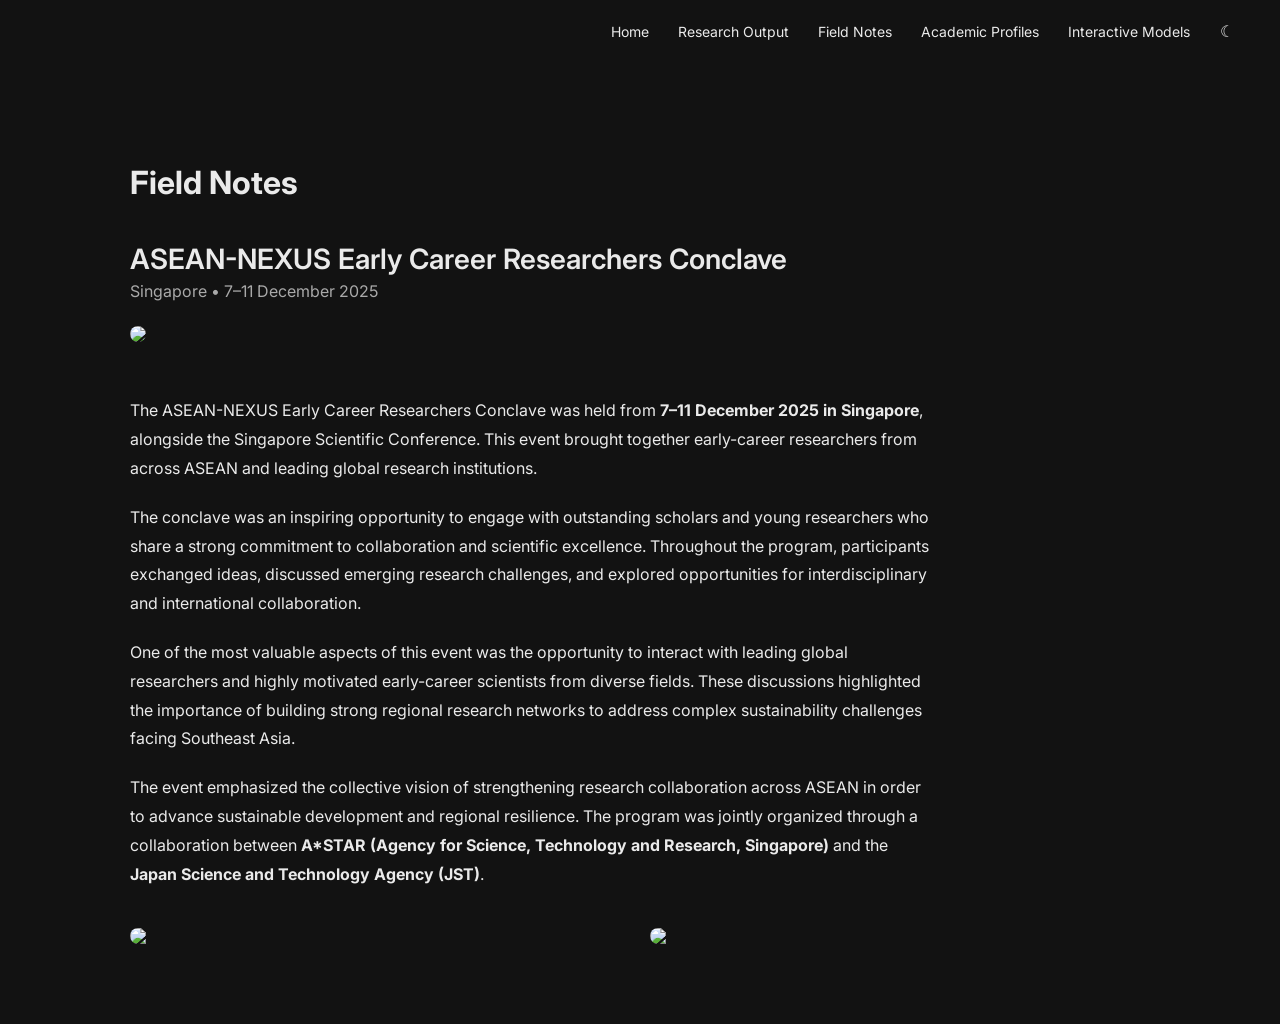
==== field-notes.html @ f302e2ac "Update field-notes.html" ====
<!DOCTYPE html>
<html>
<head>

<title>Field Notes — Dr. Dimas Danar Dewa</title>
<meta charset="UTF-8">
<link rel="stylesheet" href="style.css">

<style>

/* FIELD NOTES */

.note-container{
margin-top:40px;
}

.note-title{
font-size:28px;
font-weight:600;
margin-bottom:5px;
}

.note-meta{
opacity:0.7;
margin-bottom:25px;
}

/* HERO IMAGE */

.note-hero img{
width:100%;
border-radius:10px;
margin-bottom:30px;
}

/* TEXT */

.note-text{
line-height:1.8;
max-width:800px;
}

/* GALLERY */

.gallery{
margin-top:40px;
display:grid;
grid-template-columns:1fr 1fr;
gap:20px;
}

.gallery img{
width:100%;
border-radius:10px;
transition:0.25s;
}

.gallery img:hover{
transform:scale(1.02);
}

/* MOBILE */

@media (max-width:800px){

.gallery{
grid-template-columns:1fr;
}

}

</style>

</head>



<body class="dark-mode">

<header>
<nav>
<a href="index.html">Home</a>
<a href="research.html">Research Output</a>
<a href="field-notes.html">Field Notes</a>
<a href="profiles.html">Academic Profiles</a>
<a href="models.html">Interactive Models</a>
<button onclick="toggleMode()">☾</button>
</nav>
</header>



<div class="container">

<h1>Field Notes</h1>

<div class="note-container">

<div class="note-title">
ASEAN-NEXUS Early Career Researchers Conclave
</div>

<div class="note-meta">
Singapore • 7–11 December 2025
</div>


<div class="note-hero">

<img src="images/asean-nexus-group.jpg">

</div>


<div class="note-text">

<p>

The ASEAN-NEXUS Early Career Researchers Conclave was held from 
<strong>7–11 December 2025 in Singapore</strong>, alongside the Singapore Scientific Conference. 
This event brought together early-career researchers from across ASEAN and leading global research institutions.

</p>

<p>

The conclave was an inspiring opportunity to engage with outstanding scholars and young researchers who share a strong commitment to collaboration and scientific excellence. Throughout the program, participants exchanged ideas, discussed emerging research challenges, and explored opportunities for interdisciplinary and international collaboration.

</p>

<p>

One of the most valuable aspects of this event was the opportunity to interact with leading global researchers and highly motivated early-career scientists from diverse fields. These discussions highlighted the importance of building strong regional research networks to address complex sustainability challenges facing Southeast Asia.

</p>

<p>

The event emphasized the collective vision of strengthening research collaboration across ASEAN in order to advance sustainable development and regional resilience. The program was jointly organized through a collaboration between <strong>A*STAR (Agency for Science, Technology and Research, Singapore)</strong> and the <strong>Japan Science and Technology Agency (JST)</strong>.

</p>

</div>


<div class="gallery">

<img src="images/asean-nexus-group.jpg">

<img src="images/asean-nexus-team.jpg">

</div>


</div>

</div>



<script>

function toggleMode(){
document.body.classList.toggle("dark-mode");
}

</script>


</body>
</html>
---- style.css ----
@import url('https://fonts.googleapis.com/css2?family=Inter:wght@400;500;600;700&display=swap');

/* ================= GLOBAL ================= */

* {
  font-family: 'Inter', -apple-system, BlinkMacSystemFont, 'Segoe UI', Roboto, sans-serif;
  box-sizing: border-box;
}

body {
  margin: 0;
  background: #121212; /* default dark */
  color: #eaeaea;
  transition: background 0.3s ease, color 0.3s ease;
}

/* ================= LIGHT MODE ================= */

body:not(.dark-mode) {
  background: #f5f5f5;
  color: #111;
}

/* ================= CONTAINER ================= */

.container {
  max-width: 1100px;
  margin: 0 auto;
  padding: 80px 40px;
}

/* ================= NAVIGATION ================= */

header {
  padding: 20px 40px;
  display: flex;
  justify-content: flex-end;
}

nav a {
  margin-left: 25px;
  text-decoration: none;
  color: inherit;
  font-size: 14px;
  font-weight: 400;
}

nav a:hover {
  opacity: 0.6;
}

nav button {
  background: none;
  border: none;
  cursor: pointer;
  font-size: 16px;
  margin-left: 20px;
  color: inherit;
}

/* ================= TYPOGRAPHY ================= */

.name {
  font-size: 42px;
  font-weight: 700;
  margin: 0;
}

.subtitle {
  font-size: 24px;
  font-weight: 400;
  margin-top: 14px;
}

.headline {
  font-size: 18px;
  margin-top: 22px;
  line-height: 1.6;
  opacity: 0.85;
}

.content {
  margin-top: 45px;
}

p {
  line-height: 1.8;
  margin-top: 20px;
}

/* ================= SEARCH ================= */

.search-box {
  margin-top: 35px;
}

.search-box input {
  width: 100%;
  padding: 12px 16px;
  border-radius: 8px;
  border: 1px solid #333;
  background: #1e1e1e;
  color: #ffffff;
  font-size: 14px;
  transition: all 0.3s ease;
}

body:not(.dark-mode) .search-box input {
  background: #ffffff;
  border: 1px solid #ccc;
  color: #111;
}

.search-box input:focus {
  outline: none;
  border-color: #5c6bc0;
}

/* ================= GRAPH CONTROLS ================= */

.graph-controls {
  margin-top: 45px;
  display: flex;
  gap: 10px;
  flex-wrap: wrap;
}

.graph-controls button {
  padding: 8px 16px;
  font-size: 13px;
  border-radius: 6px;
  border: 1px solid #444;
  background: #1e1e1e;
  color: #ffffff;
  cursor: pointer;
  transition: all 0.2s ease;
}

body:not(.dark-mode) .graph-controls button {
  background: #ffffff;
  border: 1px solid #ccc;
  color: #111;
}

.graph-controls button:hover {
  transform: translateY(-1px);
}

/* ================= VIS NETWORK NAVIGATION ================= */

.vis-navigation button {
  background: #1e1e1e !important;
  border: 1px solid #444 !important;
  border-radius: 6px !important;
}

body:not(.dark-mode) .vis-navigation button {
  background: #ffffff !important;
  border: 1px solid #ccc !important;
}

.model-list {
margin-top:40px;
display:grid;
grid-template-columns:repeat(auto-fit,minmax(280px,1fr));
gap:25px;
}

.model-card {
padding:20px;
border-radius:10px;
border:1px solid #333;
background:#1a1a1a;
transition:all 0.25s ease;
}

body:not(.dark-mode) .model-card{
background:#ffffff;
border:1px solid #ddd;
}

.model-card:hover{
transform:translateY(-3px);
}

.model-card a{
text-decoration:none;
font-weight:500;
display:inline-block;
margin-top:10px;
}

/* ========= ROADMAP ================ */
.roadmap{
margin-top:60px;
display:flex;
flex-direction:column;
gap:50px;
}
.roadmap{
margin-top:60px;
display:flex;
flex-direction:column;
gap:50px;
}

/* Publication Explorer */

.pub-filters{
margin-top:50px;
margin-bottom:25px;
display:flex;
gap:10px;
flex-wrap:wrap;
}

.pub-filters button{
padding:6px 14px;
border-radius:6px;
border:1px solid #ccc;
background:#f5f5f5;
cursor:pointer;
font-size:13px;
}

.dark-mode .pub-filters button{
background:#1a1a1a;
border:1px solid #444;
color:#fff;
}

.pub-year{
font-weight:600;
margin-top:25px;
margin-bottom:8px;
}

.pub-item{
margin-bottom:12px;
line-height:1.7;
cursor:pointer;
transition:0.2s;
}

.pub-item:hover{
color:#3f51b5;
}

.dark-mode .pub-item:hover{
color:#90caf9;
}
/* PUBLICATION CARD */

.paper{
margin:12px 0;
padding:14px 18px;
border-radius:8px;
border:1px solid #e0e0e0;
background:#fafafa;
cursor:pointer;
line-height:1.7;
transition:all 0.25s ease;
}

.paper:hover{
transform:translateY(-2px);
border-color:#3f51b5;
box-shadow:0 4px 10px rgba(0,0,0,0.08);
}

/* DARK MODE */

.dark-mode .paper{
background:#1a1a1a;
border:1px solid #333;
}

.dark-mode .paper:hover{
border-color:#90caf9;
box-shadow:0 4px 12px rgba(0,0,0,0.5);
}

/* YEAR TITLE */

.year{
font-weight:600;
margin-top:25px;
margin-bottom:12px;
font-size:17px;
}

/* =======TAMBAHAN CARD=======*/
.paper{
display:block;
text-decoration:none;
color:inherit;
margin:12px 0;
padding:14px 18px;
border-radius:8px;
border:1px solid #e0e0e0;
background:#fafafa;
transition:all 0.25s ease;
}
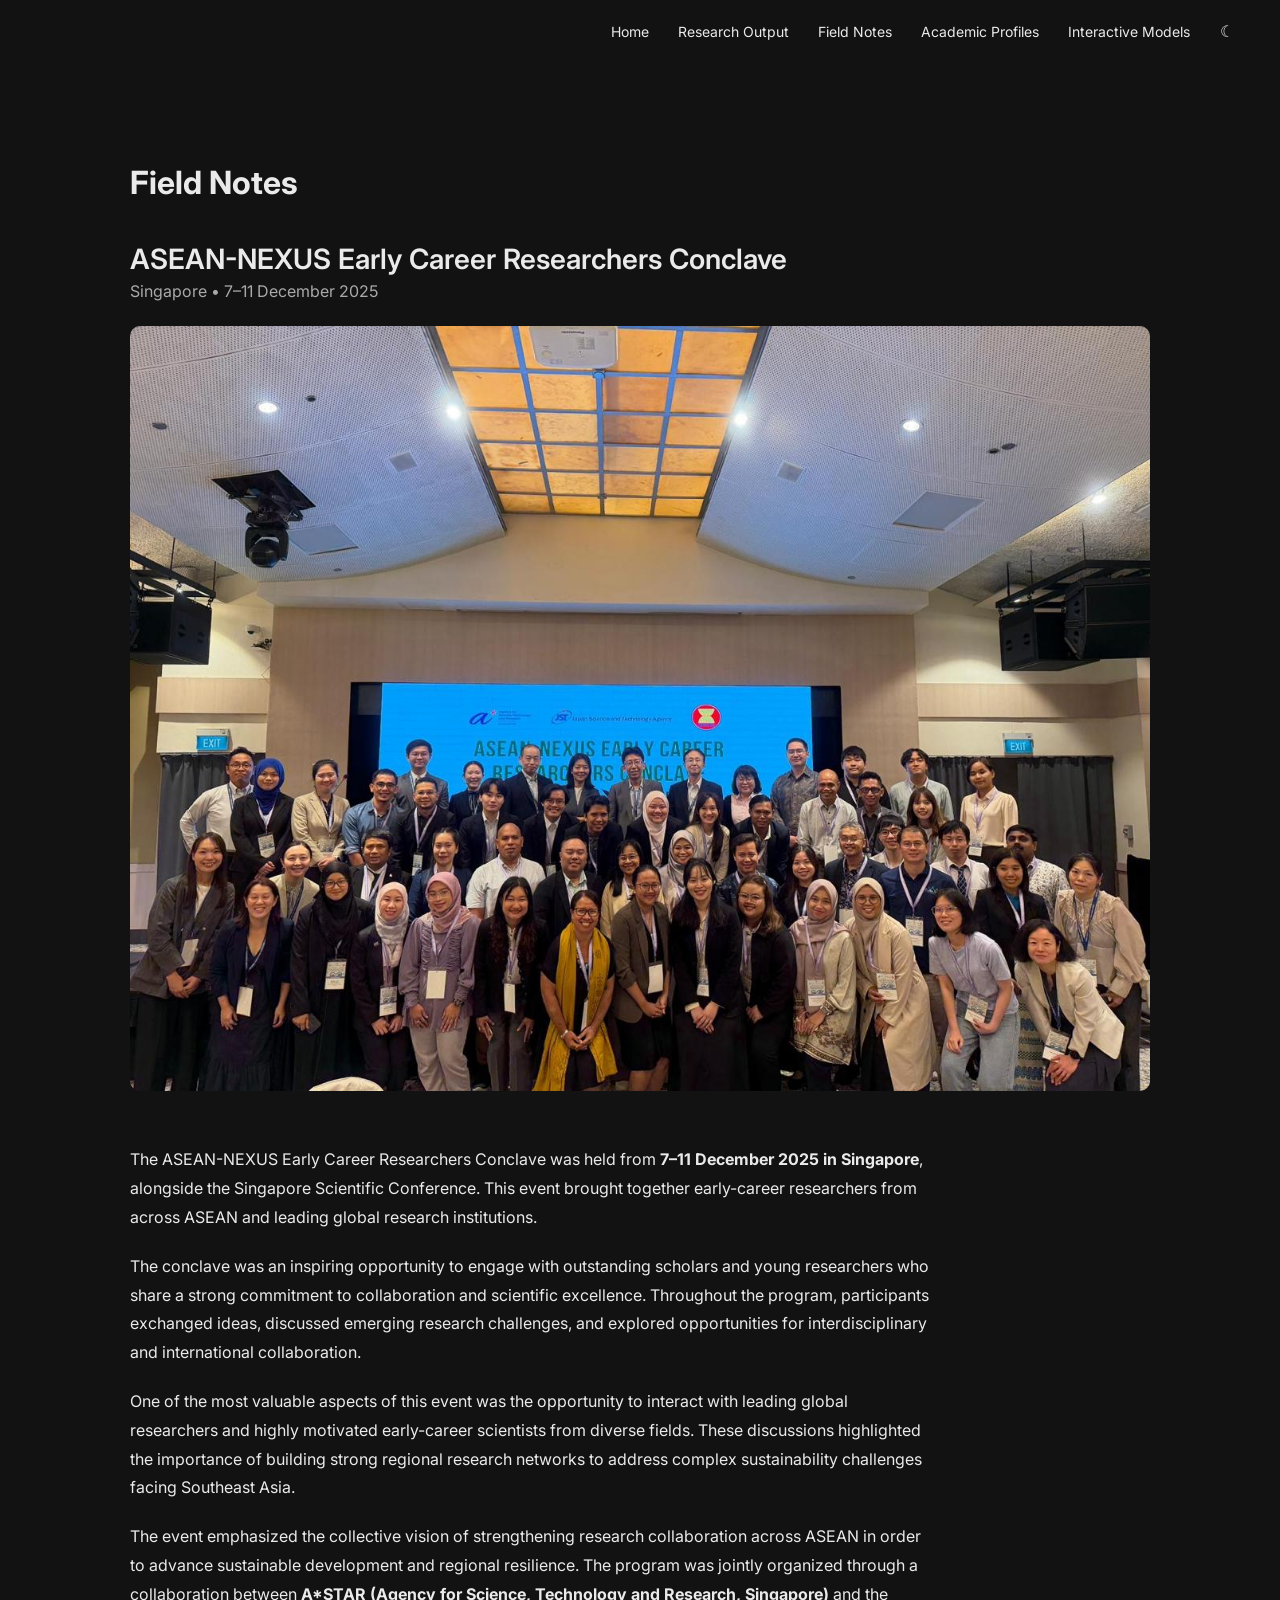
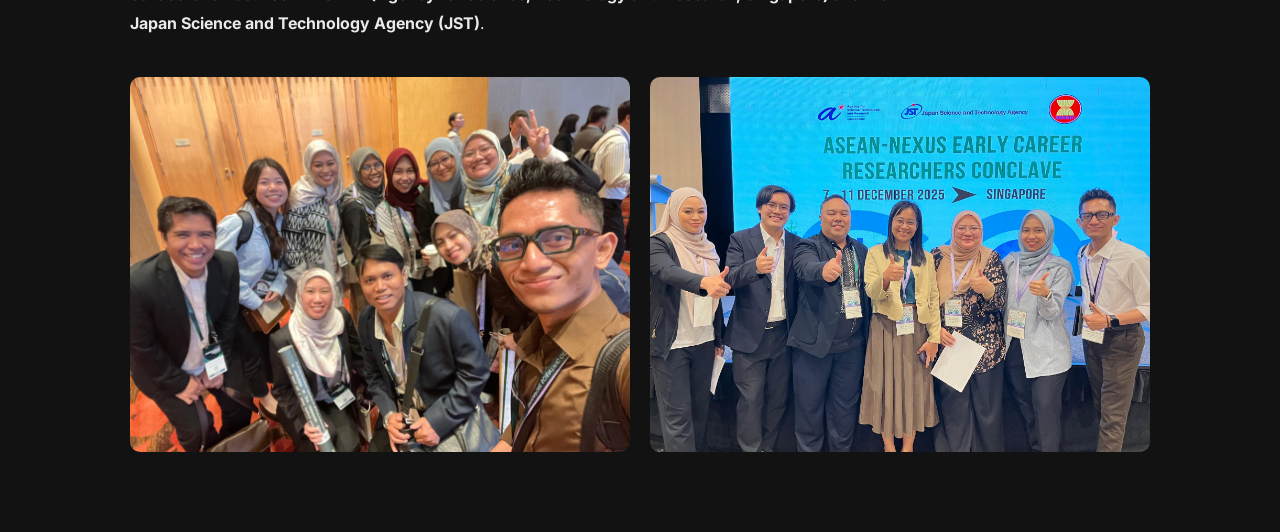
==== commit fc061e10: "Update field-notes.html" ====
--- a/field-notes.html
+++ b/field-notes.html
@@ -145,7 +145,7 @@
 
 <div class="gallery">
 
-<img src="images/asean-nexus-group.jpg">
+<img src="images/asean-nexus-team2.jpg">
 
 <img src="images/asean-nexus-team.jpg">
 
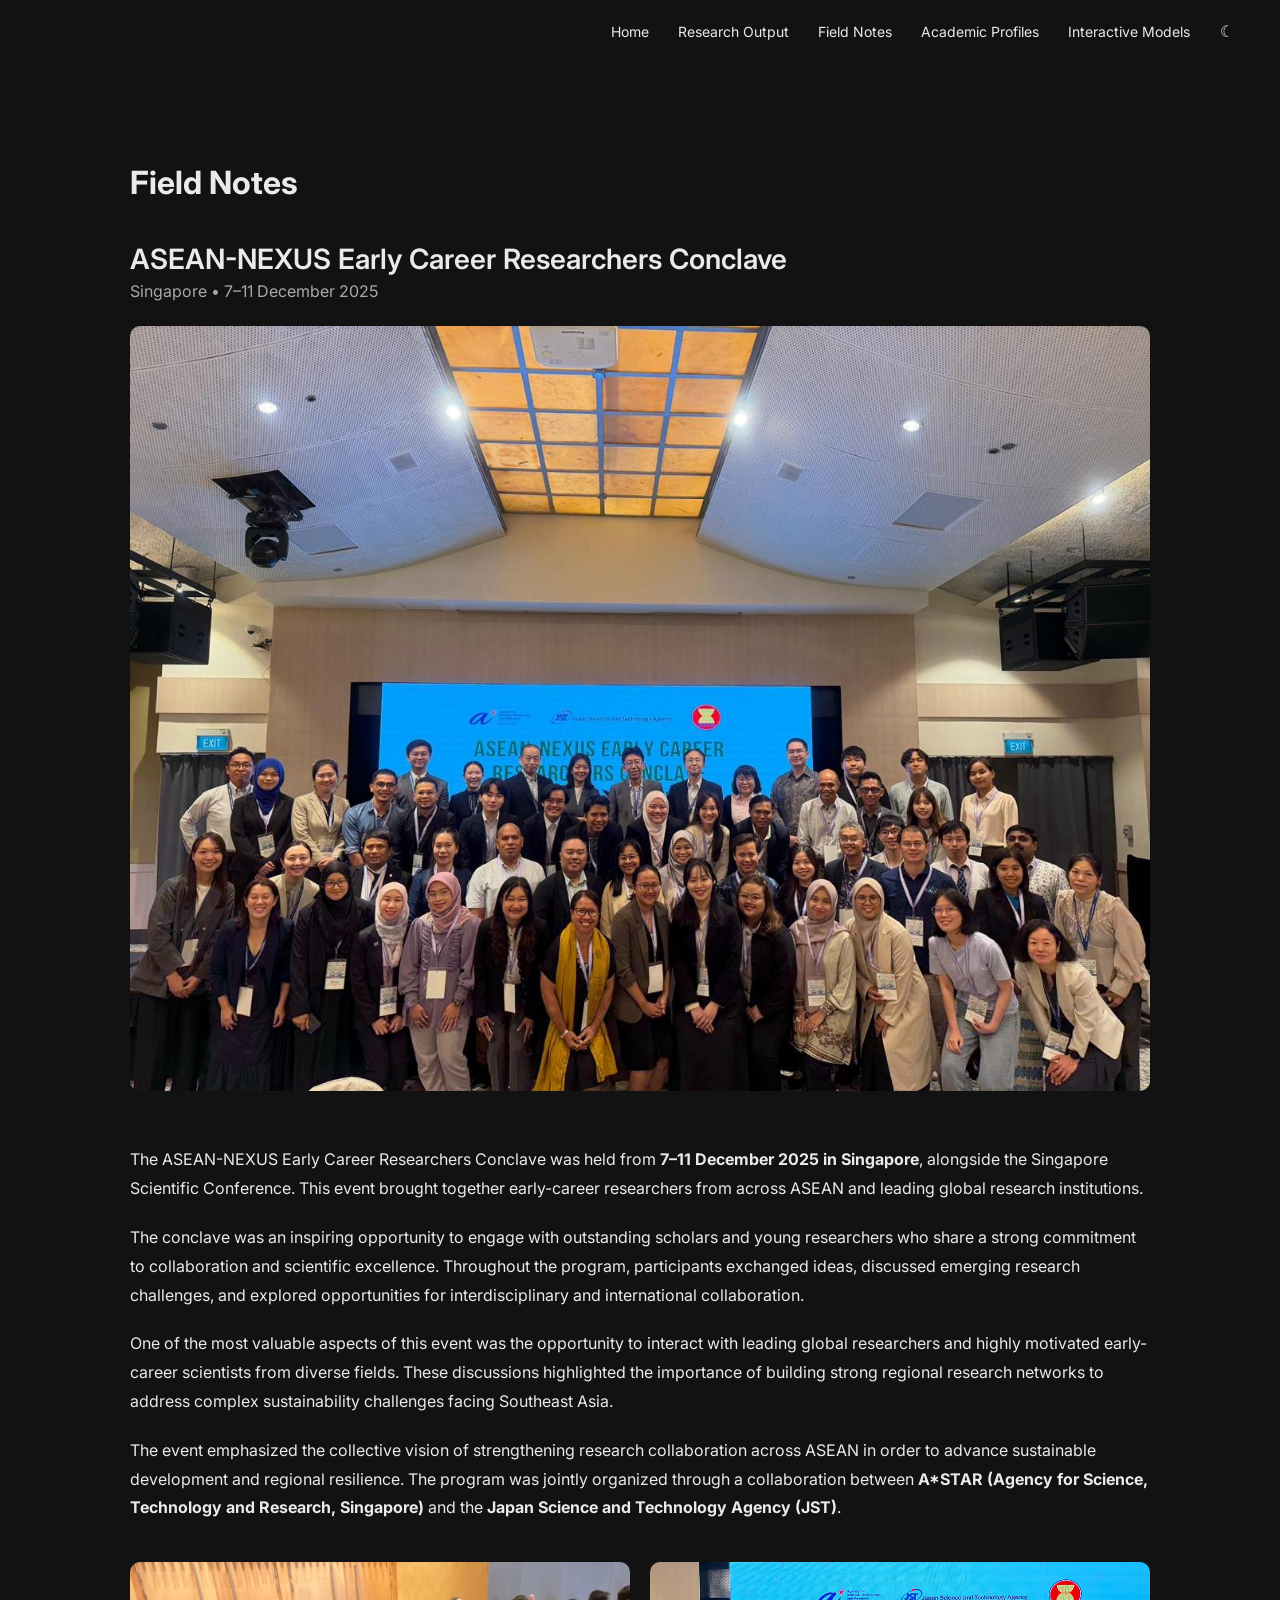
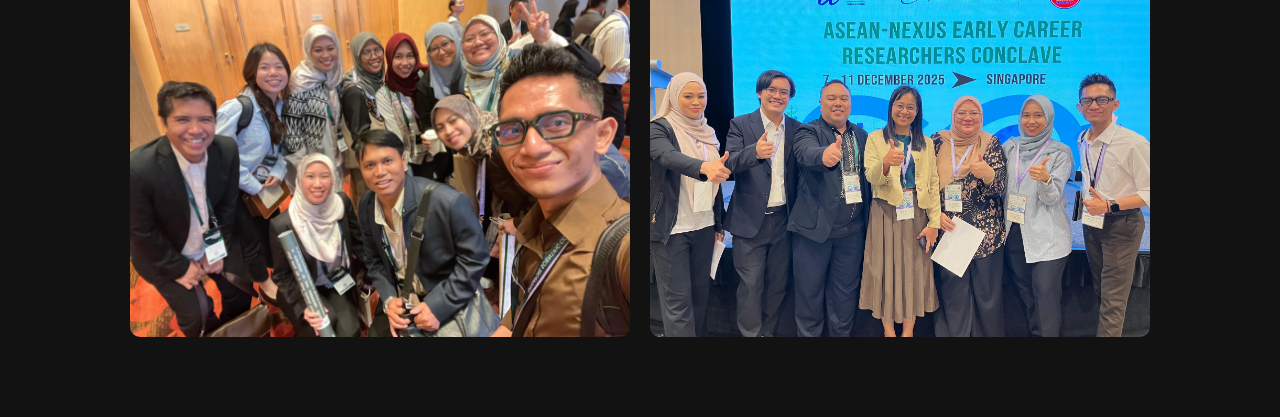
==== commit ff161ee4: "Update field-notes.html" ====
--- a/field-notes.html
+++ b/field-notes.html
@@ -37,7 +37,6 @@
 
 .note-text{
 line-height:1.8;
-max-width:800px;
 }
 
 /* GALLERY */
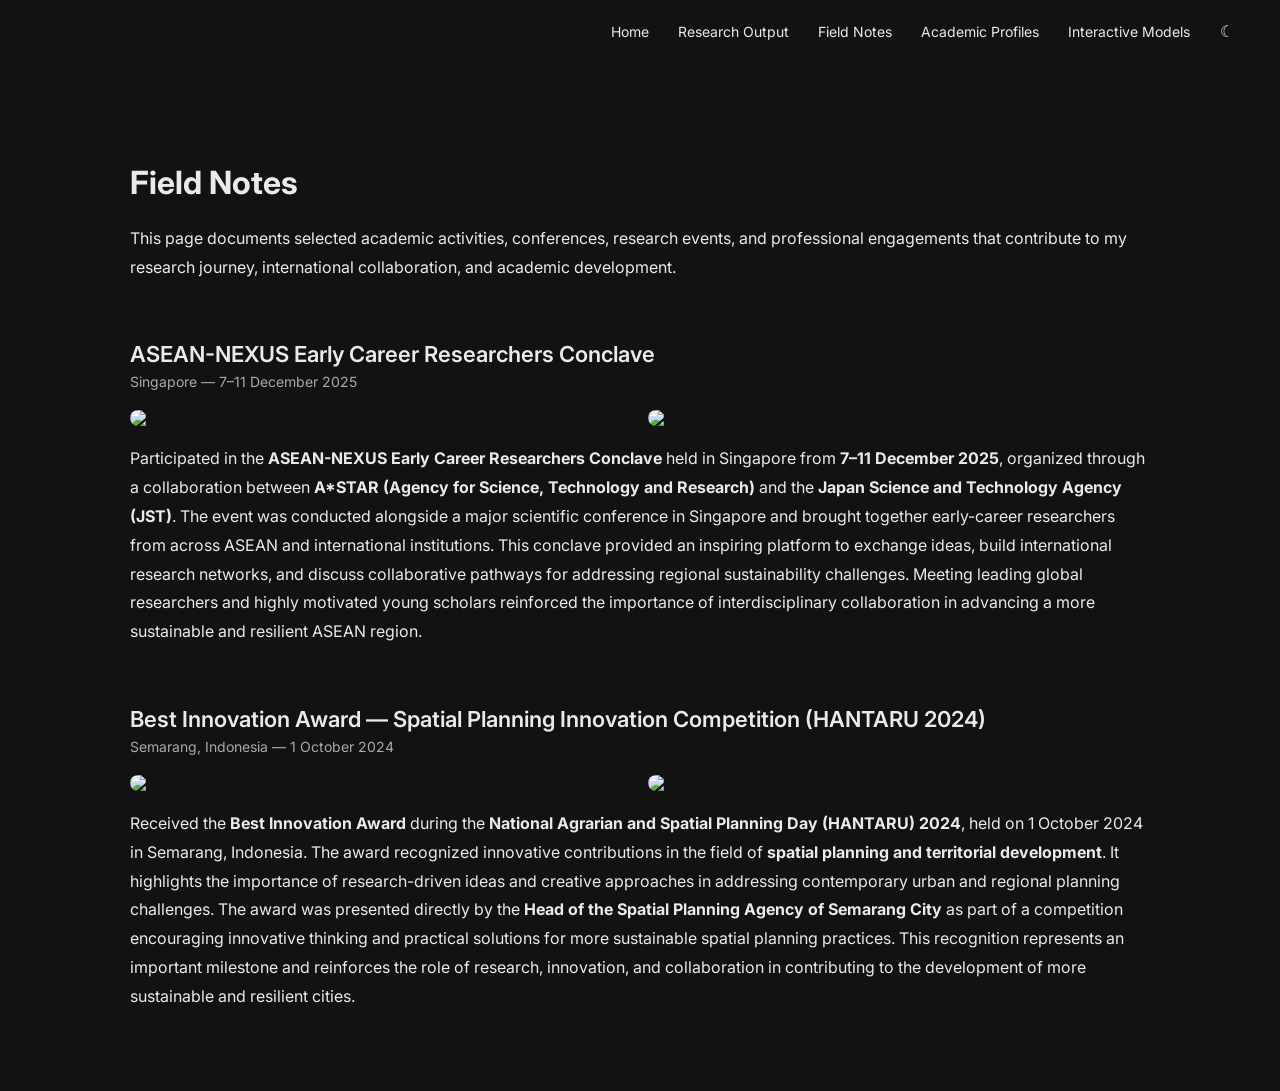
==== commit 479bf7cc: "Update field-notes.html" ====
--- a/field-notes.html
+++ b/field-notes.html
@@ -1,5 +1,6 @@
 <!DOCTYPE html>
 <html>
+
 <head>
 
 <title>Field Notes — Dr. Dimas Danar Dewa</title>
@@ -8,64 +9,69 @@
 
 <style>
 
-/* FIELD NOTES */
-
-.note-container{
-margin-top:40px;
+/* ENTRY */
+
+.note-entry{
+margin-top:60px;
 }
 
 .note-title{
-font-size:28px;
+font-size:22px;
 font-weight:600;
-margin-bottom:5px;
 }
 
 .note-meta{
+font-size:14px;
 opacity:0.7;
-margin-bottom:25px;
-}
-
-/* HERO IMAGE */
-
-.note-hero img{
+margin-top:6px;
+}
+
+/* IMAGE GRID */
+
+.photo-grid{
+display:grid;
+grid-template-columns:repeat(auto-fit,minmax(260px,1fr));
+gap:15px;
+margin-top:20px;
+}
+
+.photo-grid img{
 width:100%;
-border-radius:10px;
-margin-bottom:30px;
-}
-
-/* TEXT */
-
-.note-text{
+border-radius:8px;
+cursor:pointer;
+transition:0.3s;
+}
+
+.photo-grid img:hover{
+transform:scale(1.02);
+}
+
+/* CAPTION */
+
+.note-caption{
+margin-top:18px;
 line-height:1.8;
 }
 
-/* GALLERY */
-
-.gallery{
-margin-top:40px;
-display:grid;
-grid-template-columns:1fr 1fr;
-gap:20px;
-}
-
-.gallery img{
+/* LIGHTBOX */
+
+.lightbox{
+position:fixed;
+top:0;
+left:0;
 width:100%;
-border-radius:10px;
-transition:0.25s;
-}
-
-.gallery img:hover{
-transform:scale(1.02);
-}
-
-/* MOBILE */
-
-@media (max-width:800px){
-
-.gallery{
-grid-template-columns:1fr;
-}
-
+height:100%;
+background:rgba(0,0,0,0.85);
+display:none;
+justify-content:center;
+align-items:center;
+z-index:1000;
+}
+
+.lightbox img{
+max-width:90%;
+max-height:85%;
+border-radius:6px;
 }
 
 </style>
@@ -78,12 +84,15 @@
 
 <header>
 <nav>
+
 <a href="index.html">Home</a>
 <a href="research.html">Research Output</a>
 <a href="field-notes.html">Field Notes</a>
 <a href="profiles.html">Academic Profiles</a>
 <a href="models.html">Interactive Models</a>
+
 <button onclick="toggleMode()">☾</button>
+
 </nav>
 </header>
 
@@ -93,66 +102,94 @@
 
 <h1>Field Notes</h1>
 
-<div class="note-container">
+<p>
+
+This page documents selected academic activities, conferences, research events, and professional engagements that contribute to my research journey, international collaboration, and academic development.
+
+</p>
+
+
+
+<!-- ASEAN NEXUS -->
+
+<div class="note-entry">
 
 <div class="note-title">
 ASEAN-NEXUS Early Career Researchers Conclave
 </div>
 
 <div class="note-meta">
-Singapore • 7–11 December 2025
-</div>
-
-
-<div class="note-hero">
-
-<img src="images/asean-nexus-group.jpg">
-
-</div>
-
-
-<div class="note-text">
-
-<p>
-
-The ASEAN-NEXUS Early Career Researchers Conclave was held from 
-<strong>7–11 December 2025 in Singapore</strong>, alongside the Singapore Scientific Conference. 
-This event brought together early-career researchers from across ASEAN and leading global research institutions.
-
-</p>
-
-<p>
-
-The conclave was an inspiring opportunity to engage with outstanding scholars and young researchers who share a strong commitment to collaboration and scientific excellence. Throughout the program, participants exchanged ideas, discussed emerging research challenges, and explored opportunities for interdisciplinary and international collaboration.
-
-</p>
-
-<p>
-
-One of the most valuable aspects of this event was the opportunity to interact with leading global researchers and highly motivated early-career scientists from diverse fields. These discussions highlighted the importance of building strong regional research networks to address complex sustainability challenges facing Southeast Asia.
-
-</p>
-
-<p>
-
-The event emphasized the collective vision of strengthening research collaboration across ASEAN in order to advance sustainable development and regional resilience. The program was jointly organized through a collaboration between <strong>A*STAR (Agency for Science, Technology and Research, Singapore)</strong> and the <strong>Japan Science and Technology Agency (JST)</strong>.
-
-</p>
-
-</div>
-
-
-<div class="gallery">
-
-<img src="images/asean-nexus-team2.jpg">
-
-<img src="images/asean-nexus-team.jpg">
-
-</div>
-
-
-</div>
-
+Singapore — 7–11 December 2025
+</div>
+
+
+<div class="photo-grid">
+
+<img src="images/asean1.jpg" onclick="openLightbox(this)">
+<img src="images/asean2.jpg" onclick="openLightbox(this)">
+
+</div>
+
+
+<div class="note-caption">
+
+Participated in the <strong>ASEAN-NEXUS Early Career Researchers Conclave</strong> held in Singapore from <strong>7–11 December 2025</strong>, organized through a collaboration between <strong>A*STAR (Agency for Science, Technology and Research)</strong> and the <strong>Japan Science and Technology Agency (JST)</strong>.
+
+The event was conducted alongside a major scientific conference in Singapore and brought together early-career researchers from across ASEAN and international institutions.
+
+This conclave provided an inspiring platform to exchange ideas, build international research networks, and discuss collaborative pathways for addressing regional sustainability challenges. Meeting leading global researchers and highly motivated young scholars reinforced the importance of interdisciplinary collaboration in advancing a more sustainable and resilient ASEAN region.
+
+</div>
+
+</div>
+
+
+
+<!-- HANTARU AWARD -->
+
+<div class="note-entry">
+
+<div class="note-title">
+Best Innovation Award — Spatial Planning Innovation Competition (HANTARU 2024)
+</div>
+
+<div class="note-meta">
+Semarang, Indonesia — 1 October 2024
+</div>
+
+
+<div class="photo-grid">
+
+<img src="images/hantaru1.jpg" onclick="openLightbox(this)">
+<img src="images/hantaru2.jpg" onclick="openLightbox(this)">
+
+</div>
+
+
+<div class="note-caption">
+
+Received the <strong>Best Innovation Award</strong> during the <strong>National Agrarian and Spatial Planning Day (HANTARU) 2024</strong>, held on 1 October 2024 in Semarang, Indonesia.
+
+The award recognized innovative contributions in the field of <strong>spatial planning and territorial development</strong>. It highlights the importance of research-driven ideas and creative approaches in addressing contemporary urban and regional planning challenges.
+
+The award was presented directly by the <strong>Head of the Spatial Planning Agency of Semarang City</strong> as part of a competition encouraging innovative thinking and practical solutions for more sustainable spatial planning practices.
+
+This recognition represents an important milestone and reinforces the role of research, innovation, and collaboration in contributing to the development of more sustainable and resilient cities.
+
+</div>
+
+</div>
+
+
+
+</div>
+
+
+
+<!-- LIGHTBOX -->
+
+<div class="lightbox" id="lightbox" onclick="closeLightbox()">
+<img id="lightbox-img">
 </div>
 
 
@@ -163,7 +200,17 @@
 document.body.classList.toggle("dark-mode");
 }
 
+function openLightbox(img){
+document.getElementById("lightbox").style.display="flex";
+document.getElementById("lightbox-img").src=img.src;
+}
+
+function closeLightbox(){
+document.getElementById("lightbox").style.display="none";
+}
+
 </script>
+
 
 
 </body>
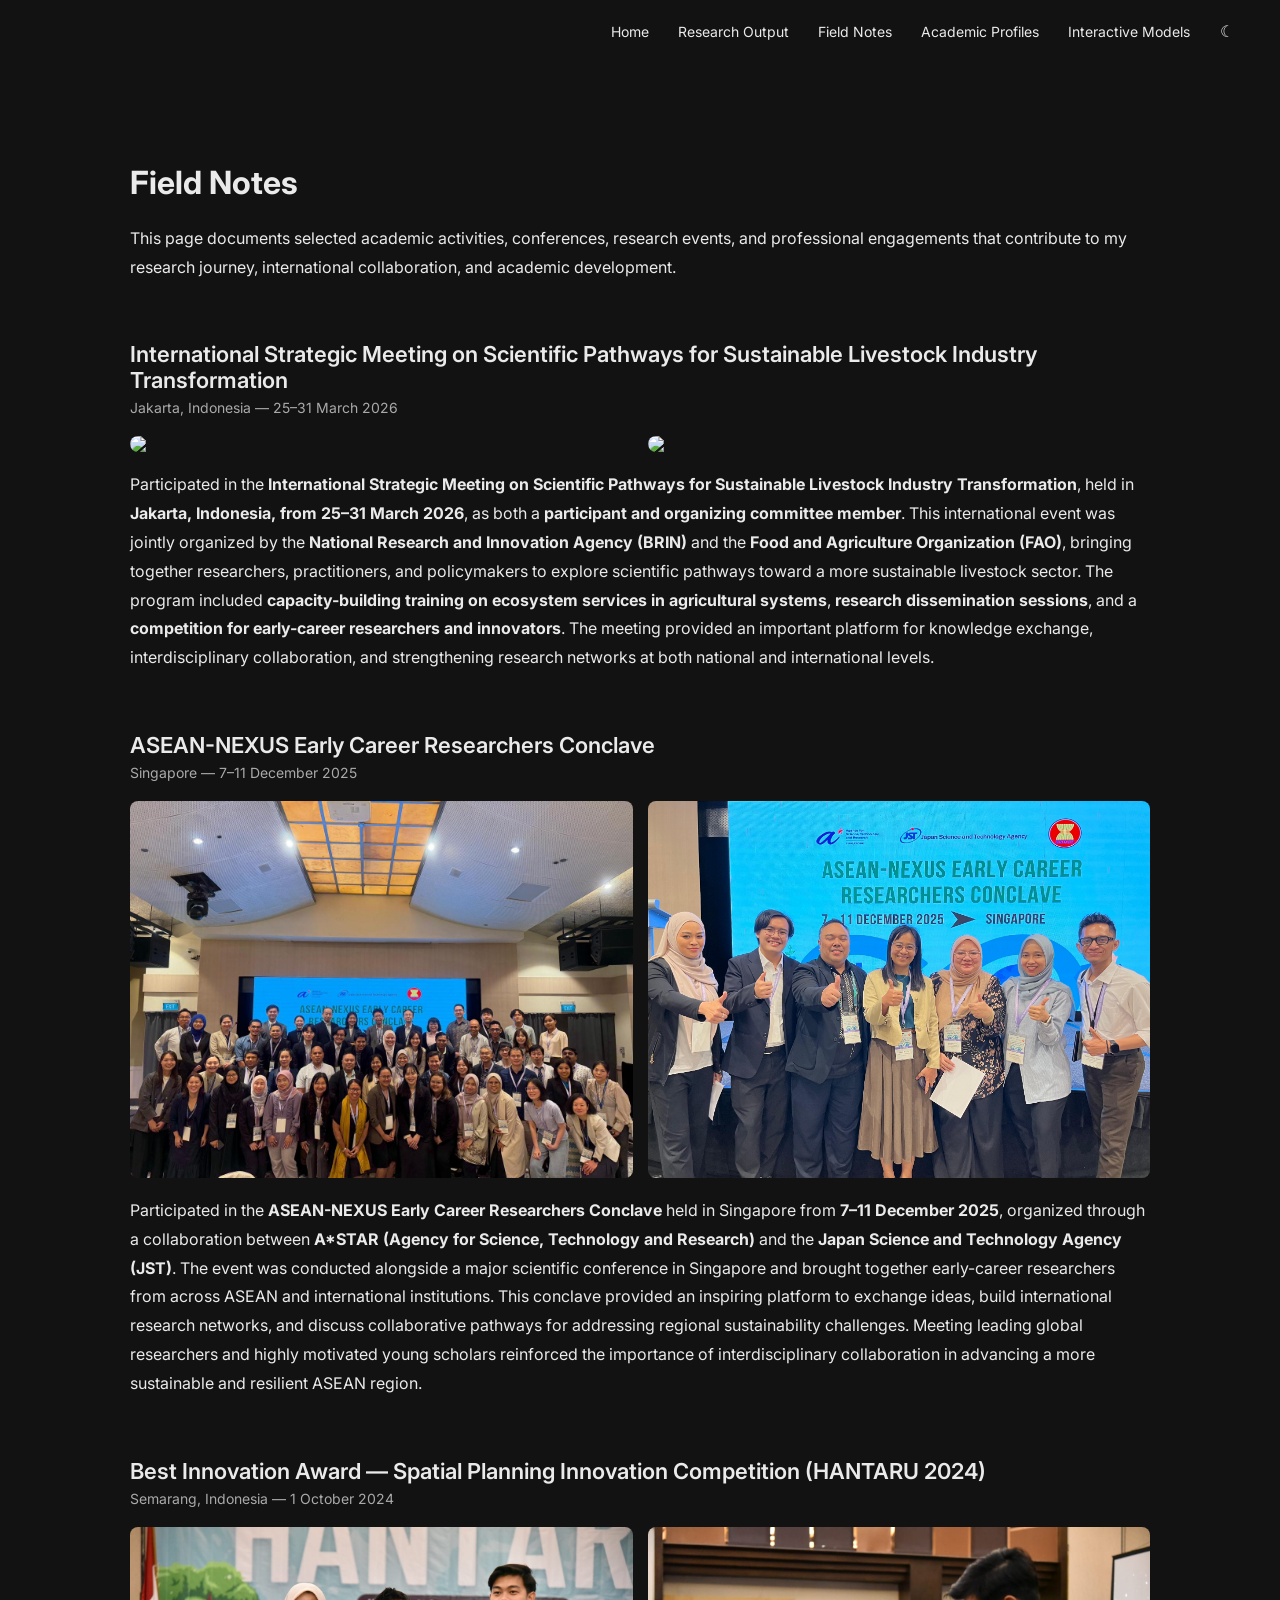
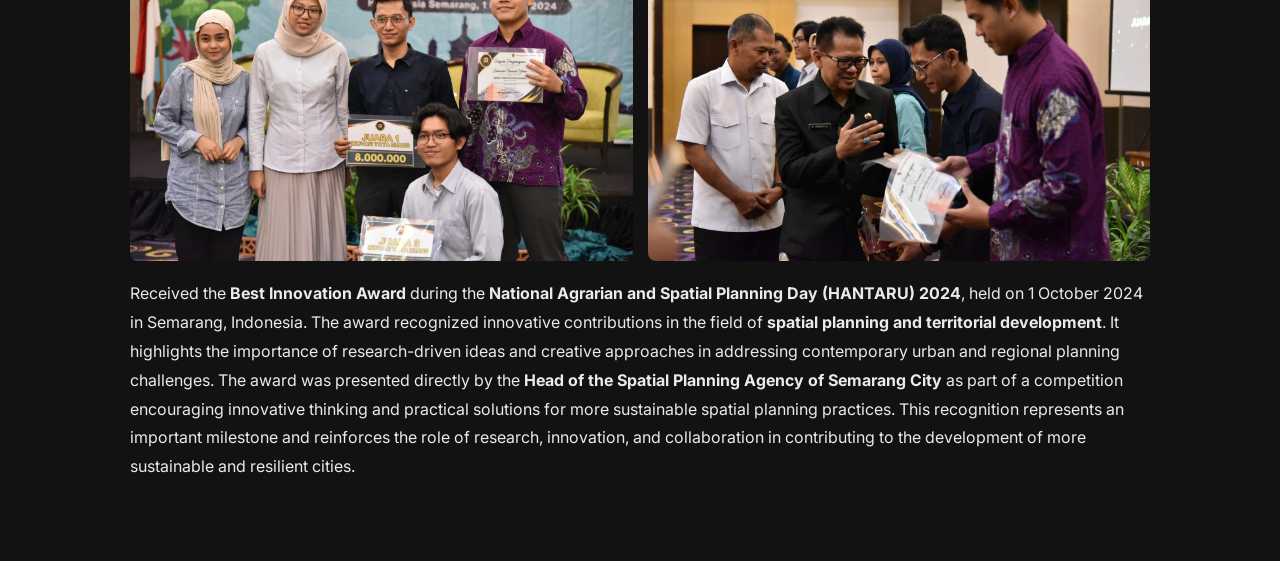
==== commit c9a15223: "Update field-notes.html" ====
--- a/field-notes.html
+++ b/field-notes.html
@@ -110,6 +110,41 @@
 
 
 
+<!-- BRIN-FAO EVENT -->
+
+<div class="note-entry">
+
+<div class="note-title">
+International Strategic Meeting on Scientific Pathways for Sustainable Livestock Industry Transformation
+</div>
+
+<div class="note-meta">
+Jakarta, Indonesia — 25–31 March 2026
+</div>
+
+<div class="photo-grid">
+
+<img src="images/livestock1.jpg" onclick="openLightbox(this)">
+<img src="images/livestock2.jpg" onclick="openLightbox(this)">
+
+</div>
+
+<div class="note-caption">
+
+Participated in the <strong>International Strategic Meeting on Scientific Pathways for Sustainable Livestock Industry Transformation</strong>, held in <strong>Jakarta, Indonesia, from 25–31 March 2026</strong>, as both a <strong>participant and organizing committee member</strong>.
+
+This international event was jointly organized by the <strong>National Research and Innovation Agency (BRIN)</strong> and the <strong>Food and Agriculture Organization (FAO)</strong>, bringing together researchers, practitioners, and policymakers to explore scientific pathways toward a more sustainable livestock sector.
+
+The program included <strong>capacity-building training on ecosystem services in agricultural systems</strong>, <strong>research dissemination sessions</strong>, and a <strong>competition for early-career researchers and innovators</strong>.
+
+The meeting provided an important platform for knowledge exchange, interdisciplinary collaboration, and strengthening research networks at both national and international levels.
+
+</div>
+
+</div>  
+  
+
+
 <!-- ASEAN NEXUS -->
 
 <div class="note-entry">
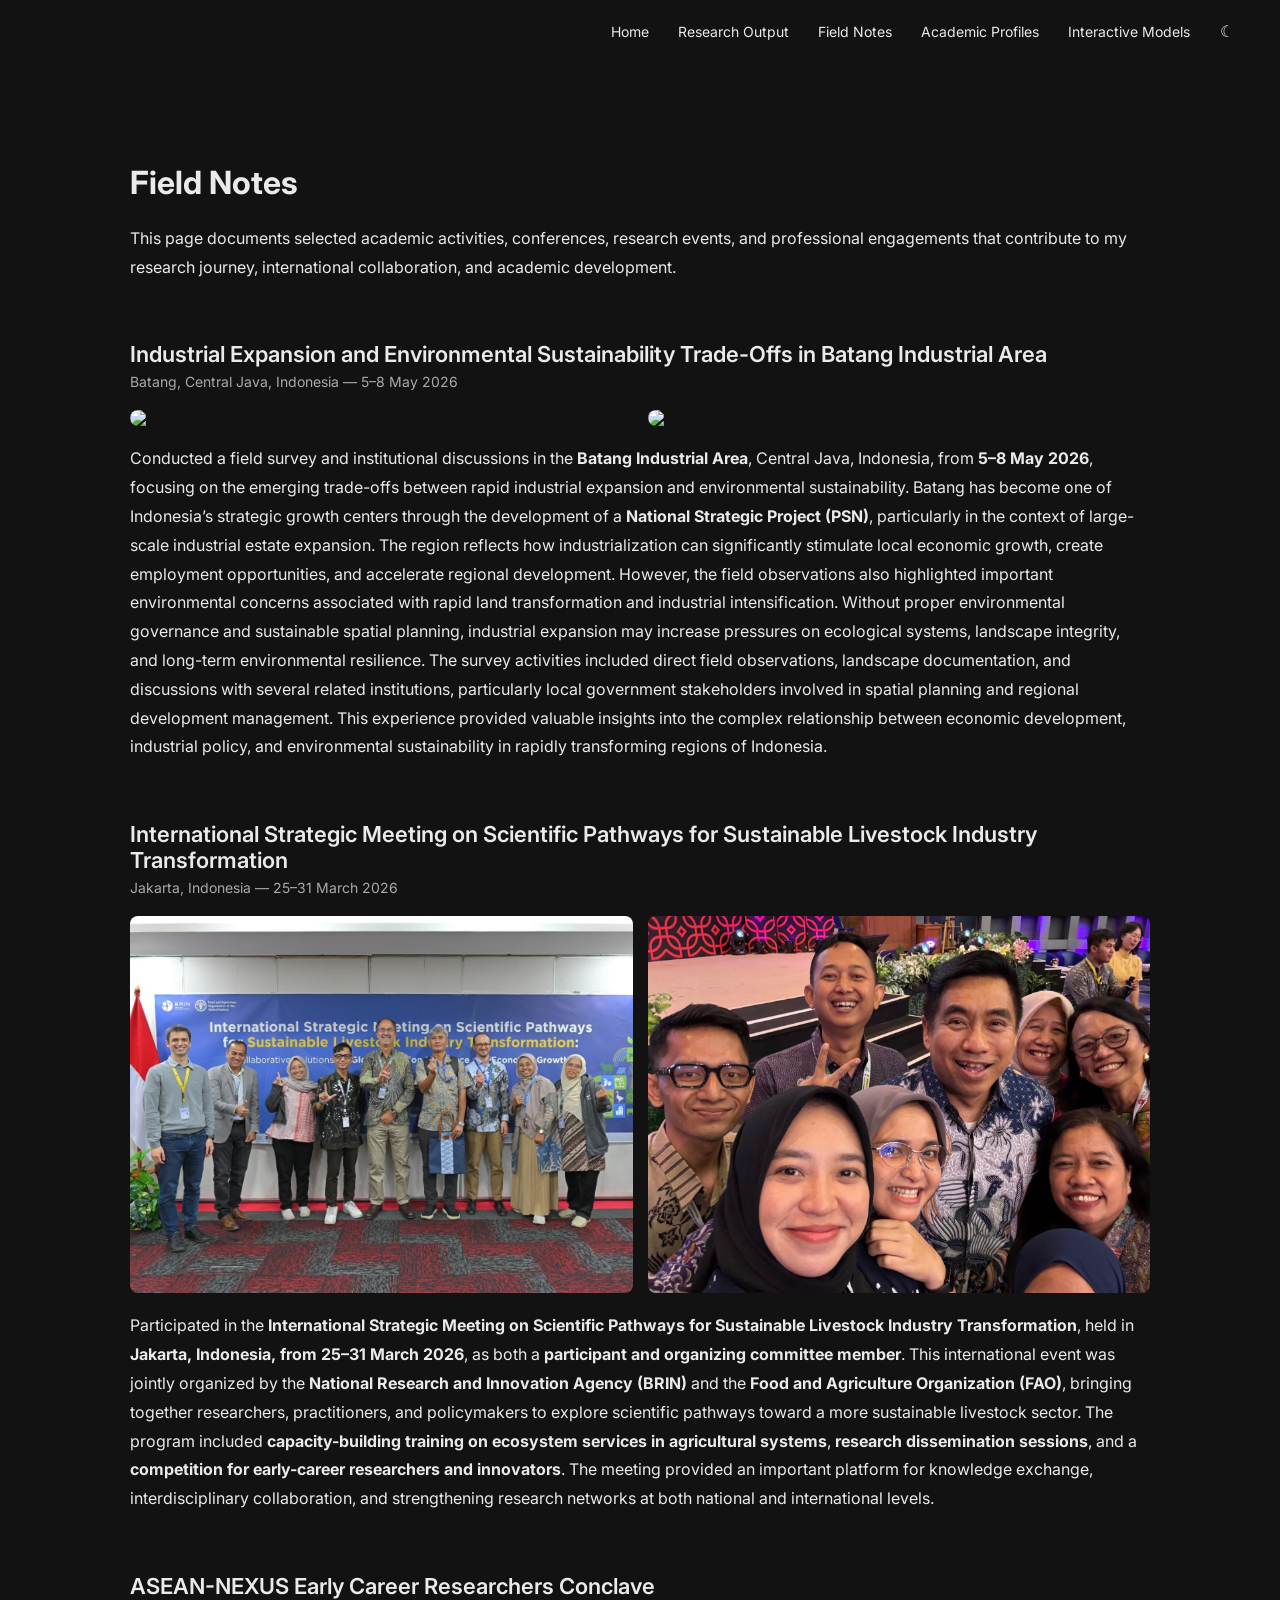
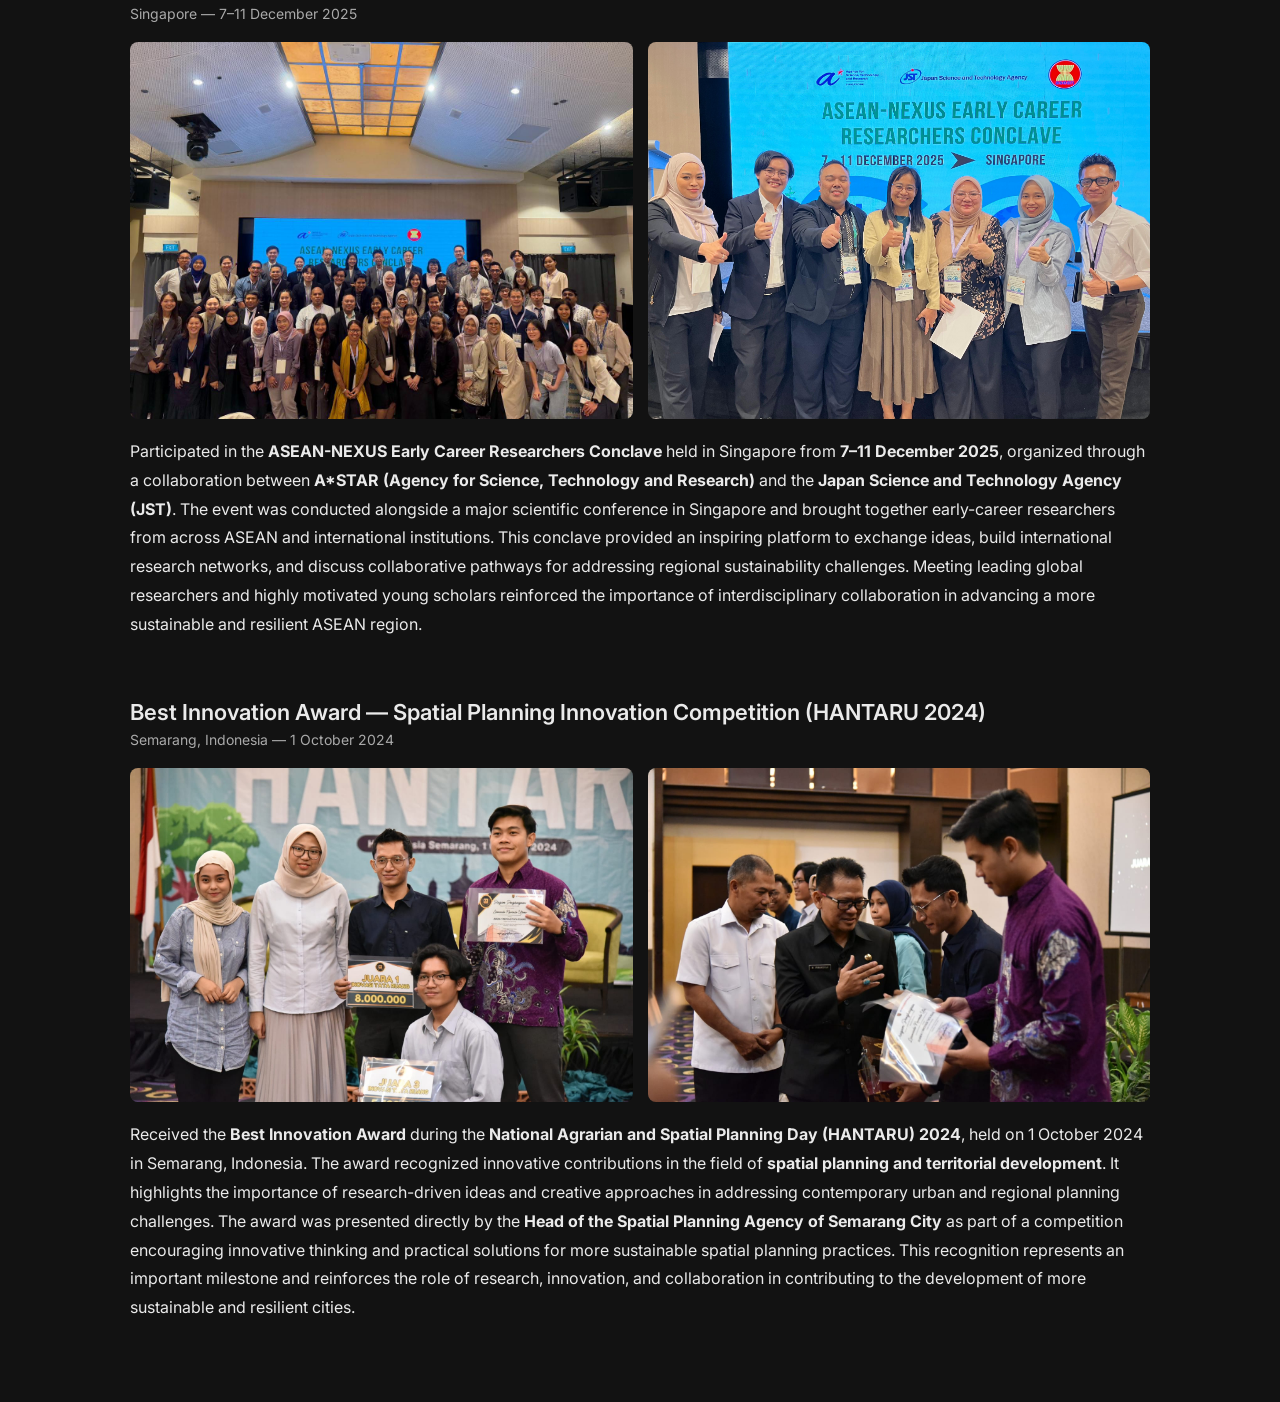
==== commit 45dcfb39: "Update field-notes.html" ====
--- a/field-notes.html
+++ b/field-notes.html
@@ -109,7 +109,43 @@
 </p>
 
 
-
+<!-- BATANG INDUSTRIAL FIELD SURVEY -->
+
+<div class="note-entry">
+
+<div class="note-title">
+Industrial Expansion and Environmental Sustainability Trade-Offs in Batang Industrial Area
+</div>
+
+<div class="note-meta">
+Batang, Central Java, Indonesia — 5–8 May 2026
+</div>
+
+
+<div class="photo-grid">
+
+<img src="images/Industry1.jpg" onclick="openLightbox(this)">
+<img src="images/Industry2.jpg" onclick="openLightbox(this)">
+
+</div>
+
+
+<div class="note-caption">
+
+Conducted a field survey and institutional discussions in the <strong>Batang Industrial Area</strong>, Central Java, Indonesia, from <strong>5–8 May 2026</strong>, focusing on the emerging trade-offs between rapid industrial expansion and environmental sustainability.
+
+Batang has become one of Indonesia’s strategic growth centers through the development of a <strong>National Strategic Project (PSN)</strong>, particularly in the context of large-scale industrial estate expansion. The region reflects how industrialization can significantly stimulate local economic growth, create employment opportunities, and accelerate regional development.
+
+However, the field observations also highlighted important environmental concerns associated with rapid land transformation and industrial intensification. Without proper environmental governance and sustainable spatial planning, industrial expansion may increase pressures on ecological systems, landscape integrity, and long-term environmental resilience.
+
+The survey activities included direct field observations, landscape documentation, and discussions with several related institutions, particularly local government stakeholders involved in spatial planning and regional development management.
+
+This experience provided valuable insights into the complex relationship between economic development, industrial policy, and environmental sustainability in rapidly transforming regions of Indonesia.
+
+</div>
+
+</div>
+  
 <!-- BRIN-FAO EVENT -->
 
 <div class="note-entry">
--- a/style.css
+++ b/style.css
@@ -61,8 +61,8 @@
 /* ================= TYPOGRAPHY ================= */
 
 .name {
-  font-size: 42px;
-  font-weight: 700;
+  font-size: 40px;
+  font-weight: 600;
   margin: 0;
 }
 
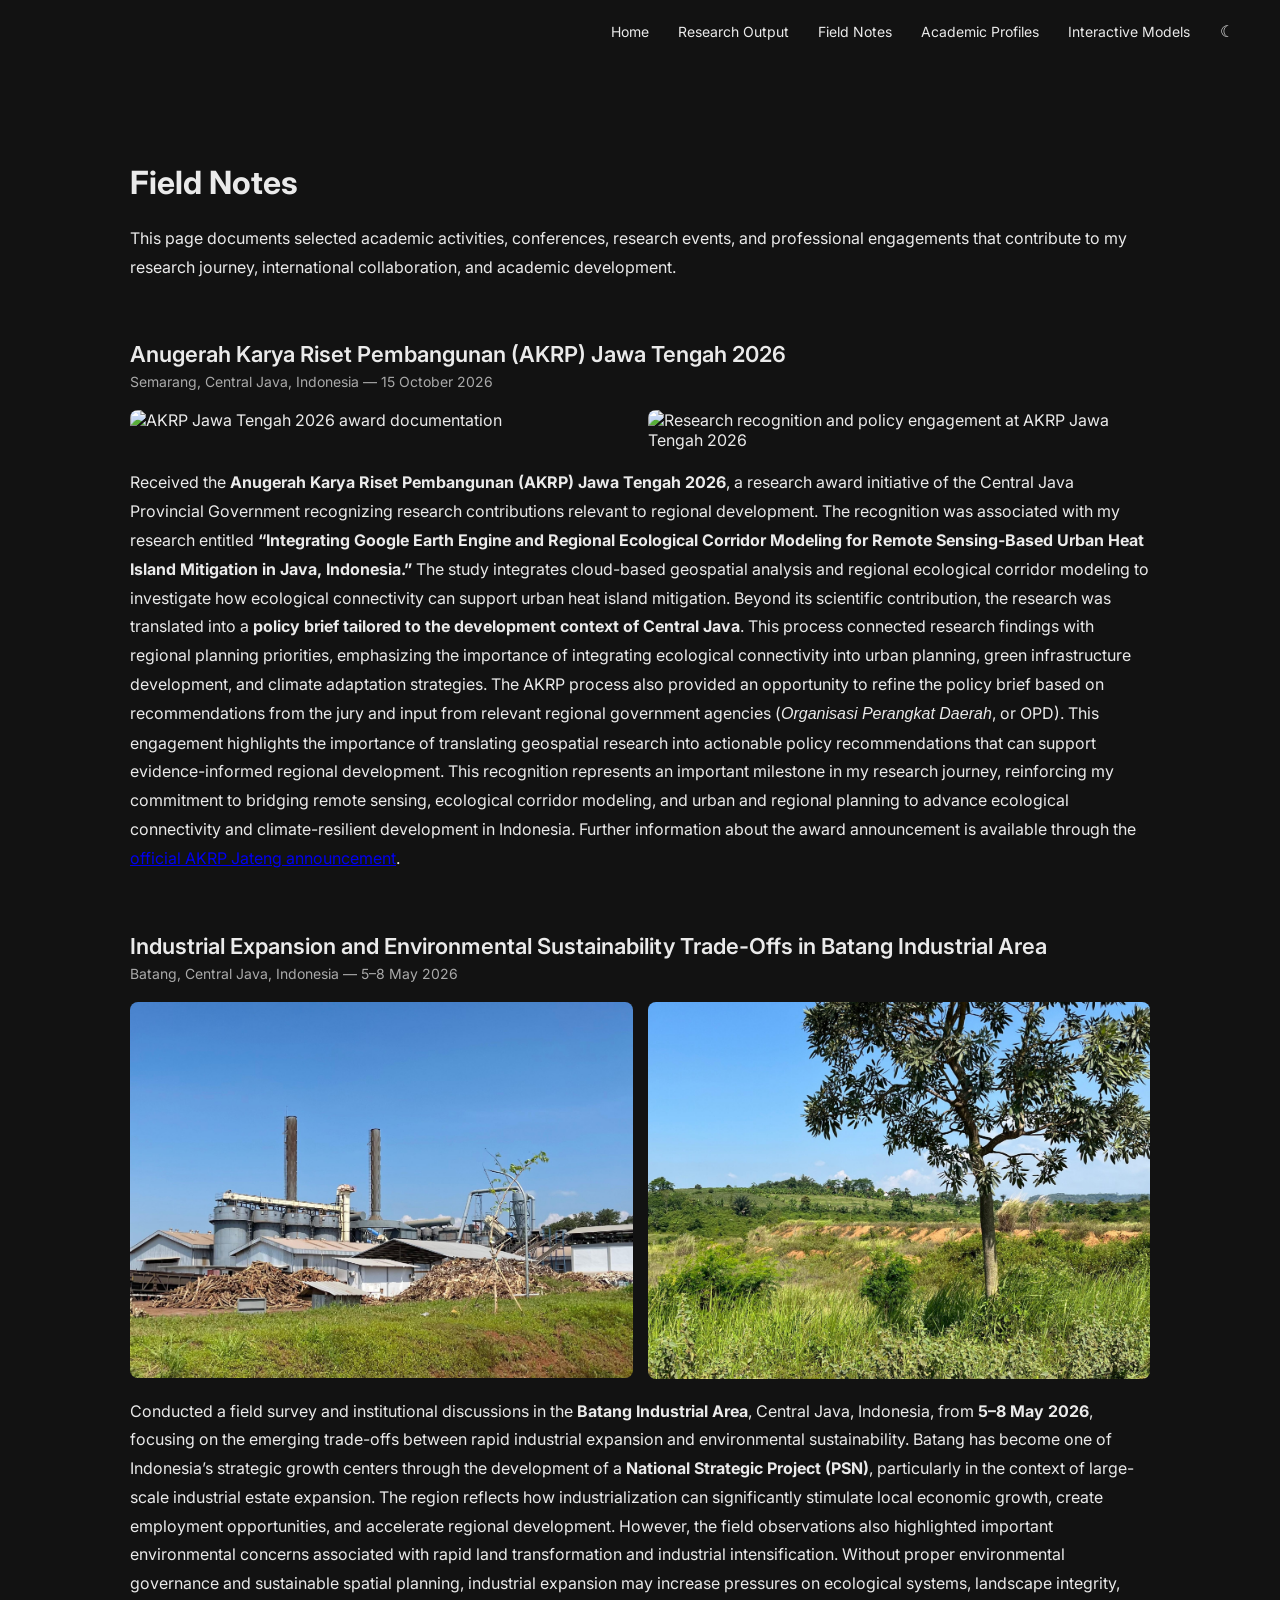
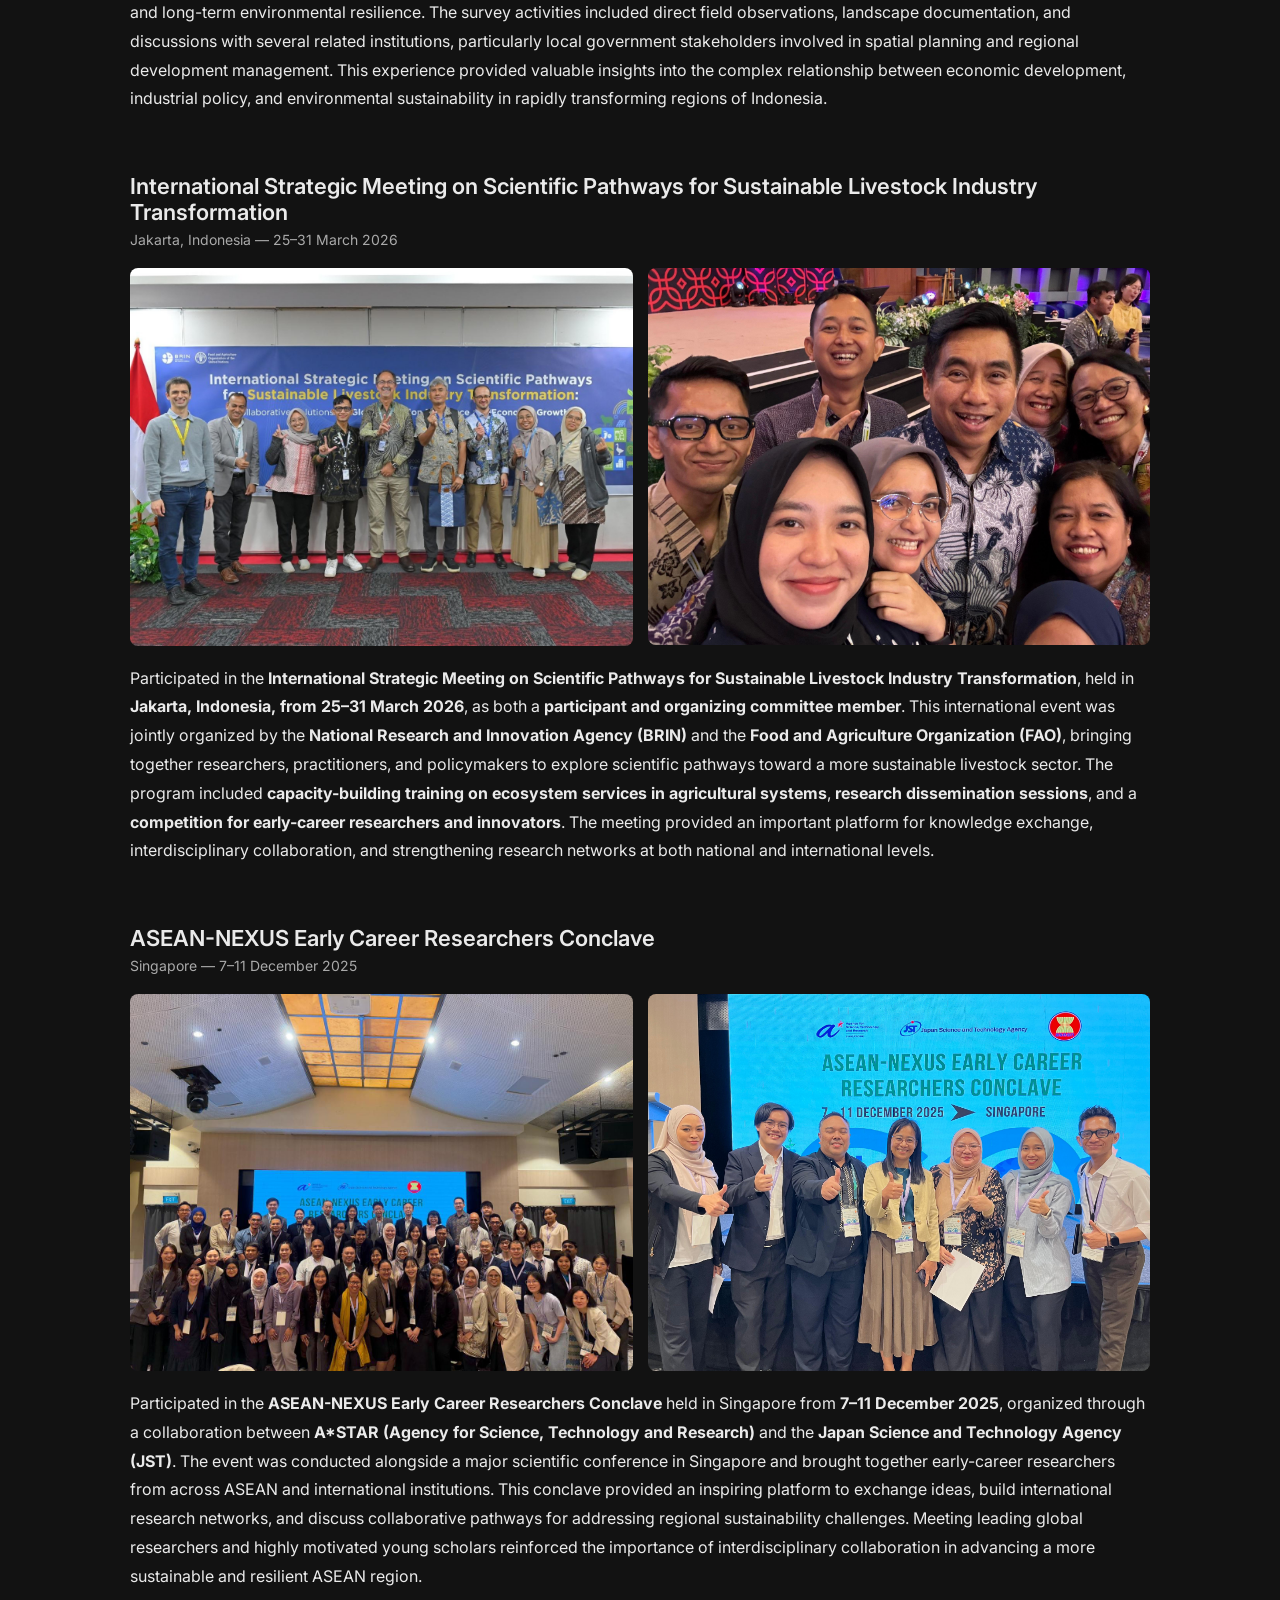
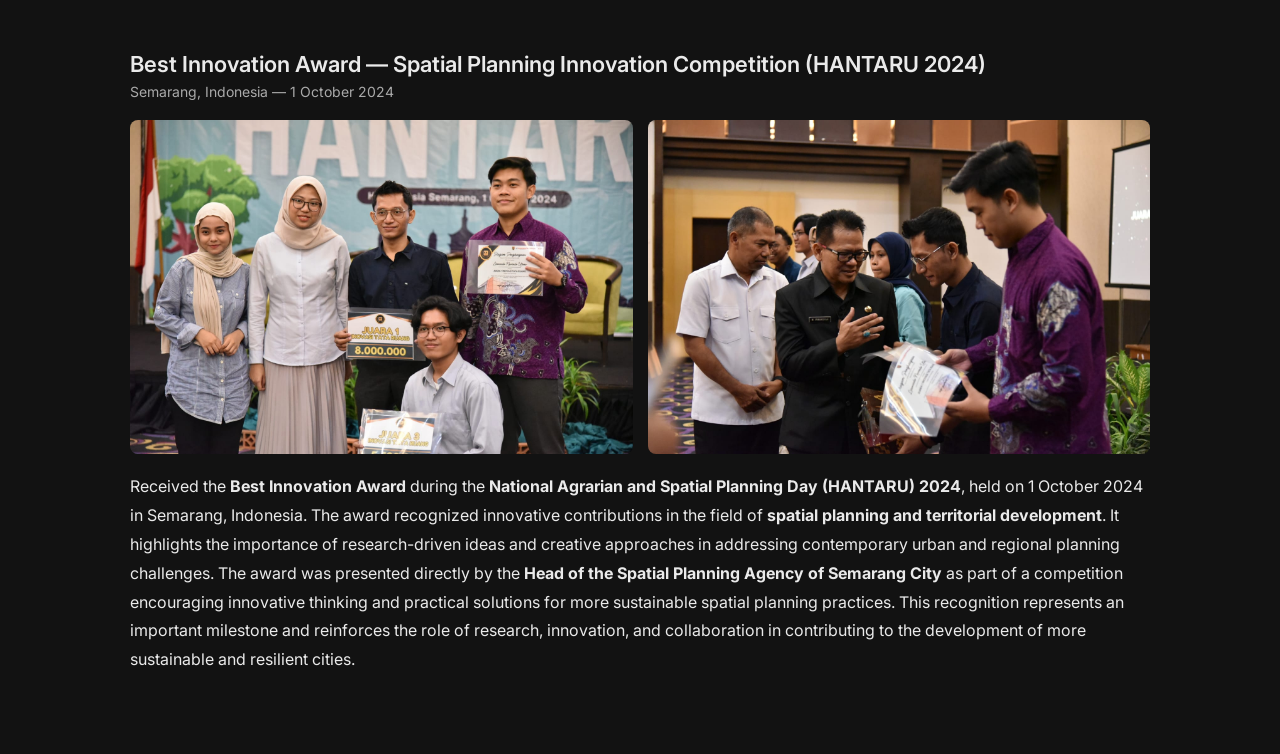
==== commit 00086abd: "Update field-notes.html" ====
--- a/field-notes.html
+++ b/field-notes.html
@@ -108,7 +108,59 @@
 
 </p>
 
-
+<!-- AKRP JATENG 2026 -->
+
+<div class="note-entry" id="akrp-jateng-2026">
+
+  <div class="note-title">
+    Anugerah Karya Riset Pembangunan (AKRP) Jawa Tengah 2026
+  </div>
+
+  <div class="note-meta">
+    Semarang, Central Java, Indonesia — 15 October 2026
+  </div>
+
+  <div class="photo-grid">
+
+    <img
+      src="images/akrp1.jpg"
+      alt="AKRP Jawa Tengah 2026 award documentation"
+      onclick="openLightbox(this)"
+      loading="lazy"
+    >
+
+    <img
+      src="images/akrp2.jpg"
+      alt="Research recognition and policy engagement at AKRP Jawa Tengah 2026"
+      onclick="openLightbox(this)"
+      loading="lazy"
+    >
+
+  </div>
+
+  <div class="note-caption">
+
+    Received the <strong>Anugerah Karya Riset Pembangunan (AKRP) Jawa Tengah 2026</strong>, a research award initiative of the Central Java Provincial Government recognizing research contributions relevant to regional development.
+
+    The recognition was associated with my research entitled <strong>“Integrating Google Earth Engine and Regional Ecological Corridor Modeling for Remote Sensing-Based Urban Heat Island Mitigation in Java, Indonesia.”</strong> The study integrates cloud-based geospatial analysis and regional ecological corridor modeling to investigate how ecological connectivity can support urban heat island mitigation.
+
+    Beyond its scientific contribution, the research was translated into a <strong>policy brief tailored to the development context of Central Java</strong>. This process connected research findings with regional planning priorities, emphasizing the importance of integrating ecological connectivity into urban planning, green infrastructure development, and climate adaptation strategies.
+
+    The AKRP process also provided an opportunity to refine the policy brief based on recommendations from the jury and input from relevant regional government agencies (<em>Organisasi Perangkat Daerah</em>, or OPD). This engagement highlights the importance of translating geospatial research into actionable policy recommendations that can support evidence-informed regional development.
+
+    This recognition represents an important milestone in my research journey, reinforcing my commitment to bridging remote sensing, ecological corridor modeling, and urban and regional planning to advance ecological connectivity and climate-resilient development in Indonesia.
+
+    Further information about the award announcement is available through the
+    <a
+      href="https://docrida.id/anugrah/pengumumanakrp"
+      target="_blank"
+      rel="noopener noreferrer"
+    >official AKRP Jateng announcement</a>.
+
+  </div>
+
+</div>
+  
 <!-- BATANG INDUSTRIAL FIELD SURVEY -->
 
 <div class="note-entry">
--- a/style.css
+++ b/style.css
@@ -23,11 +23,44 @@
 
 /* ================= CONTAINER ================= */
 
+
 .container {
+  width: 100%;
   max-width: 1100px;
   margin: 0 auto;
   padding: 80px 40px;
 }
+
+/* Homepage: remove the old 1100px width restriction */
+.container.homepage-container {
+  width: 100%;
+  max-width: none;
+  margin: 0;
+  padding: 40px 20px 60px;
+}
+
+@media (min-width: 821px) {
+  .container.homepage-container {
+    width: 100%;
+    max-width: none;
+    margin: 0;
+    padding: 40px 20px 60px;
+  }
+
+  .homepage-container .research-network-layout {
+    width: 100%;
+    max-width: none;
+    grid-template-columns: minmax(0, 2.6fr) minmax(300px, 0.8fr);
+    gap: 24px;
+  }
+
+  .homepage-container .network-main,
+  .homepage-container #research-network {
+    width: 100%;
+    max-width: none;
+  }
+}
+
 
 /* ================= NAVIGATION ================= */
 
@@ -301,3 +334,1032 @@
 background:#fafafa;
 transition:all 0.25s ease;
 }
+
+
+/* ==========================================
+   HOMEPAGE HERO — ACADEMIC + GEOSPATIAL
+   ========================================== */
+
+.hero-section {
+  display: grid;
+  grid-template-columns: minmax(0, 1.45fr) minmax(260px, 0.75fr);
+  align-items: center;
+  gap: clamp(36px, 6vw, 82px);
+  padding: 24px 0 64px;
+}
+
+.hero-copy {
+  min-width: 0;
+}
+
+.hero-eyebrow,
+.section-kicker {
+  display: flex;
+  align-items: center;
+  gap: 10px;
+  margin: 0 0 24px;
+  color: #65c9a5;
+  font-size: 11px;
+  font-weight: 600;
+  letter-spacing: 0.14em;
+  line-height: 1.6;
+}
+
+.hero-status-dot {
+  width: 8px;
+  height: 8px;
+  flex: 0 0 8px;
+  border-radius: 50%;
+  background: #65c9a5;
+  box-shadow: 0 0 0 4px rgba(101, 201, 165, 0.12);
+}
+
+.hero-section .name {
+  margin: 0;
+  font-size: clamp(34px, 4.2vw, 54px);
+  font-weight: 600;
+  line-height: 1.12;
+  letter-spacing: -0.045em;
+  overflow-wrap: anywhere;
+}
+
+.hero-section .subtitle {
+  margin: 16px 0 0;
+  color: #65c9a5;
+  font-size: clamp(18px, 2vw, 24px);
+  font-weight: 500;
+  line-height: 1.4;
+}
+
+.hero-section .headline {
+  max-width: 650px;
+  margin: 26px 0 0;
+  font-size: clamp(19px, 2.1vw, 25px);
+  font-weight: 500;
+  line-height: 1.5;
+  letter-spacing: -0.02em;
+  opacity: 1;
+}
+
+.hero-description {
+  max-width: 650px;
+  margin: 20px 0 0;
+  font-size: 15px;
+  line-height: 1.85;
+  opacity: 0.82;
+}
+
+.hero-description-secondary {
+  margin-top: 12px;
+}
+
+.hero-actions {
+  display: flex;
+  flex-wrap: wrap;
+  gap: 12px;
+  margin-top: 30px;
+}
+
+.hero-button {
+  display: inline-flex;
+  align-items: center;
+  justify-content: center;
+  gap: 12px;
+  min-height: 46px;
+  padding: 12px 18px;
+  border: 1px solid transparent;
+  border-radius: 7px;
+  font-size: 13px;
+  font-weight: 600;
+  text-decoration: none;
+  transition:
+    transform 0.2s ease,
+    background 0.2s ease,
+    border-color 0.2s ease;
+}
+
+.hero-button:hover {
+  transform: translateY(-2px);
+}
+
+.hero-button-primary {
+  color: #10251e;
+  background: #8cdec0;
+  border-color: #8cdec0;
+}
+
+.hero-button-primary:hover {
+  background: #a6ebd1;
+  border-color: #a6ebd1;
+}
+
+.hero-button-secondary {
+  color: inherit;
+  background: transparent;
+  border-color: #77777770;
+}
+
+.hero-button-secondary:hover {
+  border-color: #65c9a5;
+}
+
+.hero-affiliation {
+  display: flex;
+  align-items: center;
+  gap: 12px;
+  margin-top: 32px;
+  font-size: 12px;
+  line-height: 1.7;
+  opacity: 0.7;
+}
+
+.affiliation-line {
+  display: inline-block;
+  width: 28px;
+  height: 1px;
+  flex: 0 0 28px;
+  background: currentColor;
+}
+
+/* Portrait composition */
+
+.hero-visual {
+  position: relative;
+  width: 100%;
+  max-width: 370px;
+  justify-self: end;
+  isolation: isolate;
+}
+
+.hero-photo-frame {
+  position: relative;
+  z-index: 1;
+  overflow: hidden;
+  aspect-ratio: 4 / 5;
+  border: 1px solid #65c9a54d;
+  border-radius: 12px;
+  background: #202b30;
+  box-shadow: 0 22px 65px rgba(0, 0, 0, 0.2);
+}
+
+.hero-photo {
+  display: block;
+  width: 100%;
+  height: 100%;
+  object-fit: cover;
+  object-position: center 35%;
+}
+
+.hero-photo-caption {
+  position: absolute;
+  right: 0;
+  bottom: 0;
+  left: 0;
+  display: flex;
+  flex-direction: column;
+  gap: 7px;
+  padding: 34px 20px 18px;
+  color: #ffffff;
+  background: linear-gradient(
+    to bottom,
+    transparent,
+    rgba(9, 18, 20, 0.88)
+  );
+}
+
+.photo-caption-label {
+  color: #8cdec0;
+  font-size: 9px;
+  font-weight: 600;
+  letter-spacing: 0.16em;
+}
+
+.photo-caption-text {
+  font-size: 12px;
+  line-height: 1.5;
+}
+
+.hero-visual-accent {
+  position: absolute;
+  z-index: -1;
+  border: 1px solid #65c9a54d;
+  border-radius: 12px;
+  pointer-events: none;
+}
+
+.hero-visual-accent-one {
+  top: -14px;
+  right: -14px;
+  width: 58%;
+  height: 48%;
+}
+
+.hero-visual-accent-two {
+  bottom: -14px;
+  left: -14px;
+  width: 45%;
+  height: 35%;
+}
+
+/* Research explorer heading */
+
+.research-explorer {
+  padding-top: 30px;
+  border-top: 1px solid #88888835;
+}
+
+.research-explorer-heading {
+  display: flex;
+  align-items: end;
+  justify-content: space-between;
+  gap: 24px;
+}
+
+.research-explorer .section-kicker {
+  margin-bottom: 8px;
+  font-size: 10px;
+}
+
+.research-explorer-heading h2 {
+  margin: 0;
+  font-size: clamp(24px, 3vw, 32px);
+  font-weight: 600;
+  letter-spacing: -0.035em;
+}
+
+.research-explorer-note {
+  max-width: 330px;
+  margin: 0;
+  font-size: 13px;
+  line-height: 1.7;
+  opacity: 0.68;
+}
+
+.research-explorer .search-box {
+  margin-top: 22px;
+}
+
+/* Accessible labels */
+
+.visually-hidden {
+  position: absolute;
+  width: 1px;
+  height: 1px;
+  padding: 0;
+  margin: -1px;
+  overflow: hidden;
+  clip: rect(0, 0, 0, 0);
+  white-space: nowrap;
+  border: 0;
+}
+
+/* Light mode */
+
+body:not(.dark-mode) .hero-eyebrow,
+body:not(.dark-mode) .section-kicker,
+body:not(.dark-mode) .hero-section .subtitle {
+  color: #19765b;
+}
+
+body:not(.dark-mode) .hero-status-dot {
+  background: #19765b;
+  box-shadow: 0 0 0 4px rgba(25, 118, 91, 0.1);
+}
+
+body:not(.dark-mode) .hero-button-primary {
+  color: #ffffff;
+  background: #176e55;
+  border-color: #176e55;
+}
+
+body:not(.dark-mode) .hero-button-primary:hover {
+  background: #105840;
+  border-color: #105840;
+}
+
+body:not(.dark-mode) .hero-button-secondary {
+  border-color: #00000030;
+}
+
+body:not(.dark-mode) .hero-button-secondary:hover {
+  border-color: #19765b;
+}
+
+body:not(.dark-mode) .hero-visual-accent {
+  border-color: #19765b45;
+}
+
+/* Tablet and mobile */
+
+@media (max-width: 820px) {
+  .hero-section {
+    grid-template-columns: minmax(0, 1fr) 230px;
+    gap: 28px;
+    padding-top: 12px;
+  }
+
+  .hero-section .name {
+    font-size: clamp(32px, 5vw, 42px);
+  }
+
+  .hero-section .headline {
+    font-size: 19px;
+  }
+
+  .hero-description {
+    font-size: 14px;
+  }
+
+  .hero-visual {
+    max-width: 260px;
+  }
+
+  .research-explorer-heading {
+    align-items: start;
+    flex-direction: column;
+    gap: 10px;
+  }
+}
+
+@media (max-width: 600px) {
+  .container {
+    padding: 38px 20px 52px;
+  }
+
+  .hero-section {
+    grid-template-columns: minmax(0, 1fr);
+    gap: 30px;
+    padding-top: 8px;
+    padding-bottom: 42px;
+  }
+
+  .hero-copy {
+    order: 1;
+  }
+
+  .hero-visual {
+    order: 0;
+    justify-self: start;
+    width: min(72%, 270px);
+    max-width: 270px;
+    margin: 8px 14px 0 0;
+  }
+
+  .hero-section .name {
+    font-size: clamp(34px, 9vw, 46px);
+  }
+
+  .hero-section .subtitle {
+    margin-top: 12px;
+    font-size: 20px;
+  }
+
+  .hero-section .headline {
+    margin-top: 20px;
+    font-size: 20px;
+  }
+
+  .hero-description {
+    margin-top: 16px;
+    font-size: 14px;
+    line-height: 1.8;
+  }
+
+  .hero-eyebrow {
+    margin-bottom: 18px;
+    font-size: 9px;
+    letter-spacing: 0.1em;
+  }
+
+  .hero-actions {
+    align-items: stretch;
+    flex-direction: column;
+  }
+
+  .hero-button {
+    width: 100%;
+  }
+
+  .hero-affiliation {
+    margin-top: 24px;
+  }
+
+  .research-explorer {
+    padding-top: 24px;
+  }
+
+  .research-explorer-heading h2 {
+    font-size: 26px;
+  }
+
+  .research-explorer-note {
+    font-size: 13px;
+  }
+
+  .hero-visual-accent-one {
+    top: -9px;
+    right: -9px;
+  }
+
+  .hero-visual-accent-two {
+    bottom: -9px;
+    left: -9px;
+  }
+}
+
+@media (prefers-reduced-motion: reduce) {
+  .hero-button {
+    transition: none;
+  }
+
+  .hero-button:hover {
+    transform: none;
+  }
+}
+
+
+/* ==========================================
+   RESEARCH NETWORK GUIDE
+   ========================================== */
+
+#research-network {
+  width: 100%;
+  height: 680px;
+  margin-top: 18px;
+  overflow: hidden;
+  border: 1px solid #88888830;
+  border-radius: 12px;
+  background: transparent;
+}
+
+.network-guide {
+  margin-top: 28px;
+}
+
+.network-guide-heading {
+  display: flex;
+  align-items: start;
+  justify-content: space-between;
+  gap: 24px;
+}
+
+.network-guide-heading h3,
+.node-details h3 {
+  margin: 0;
+  font-size: 20px;
+  line-height: 1.4;
+  font-weight: 600;
+}
+
+.network-guide-heading > p {
+  max-width: 390px;
+  margin: 8px 0 0;
+  font-size: 13px;
+  line-height: 1.75;
+  opacity: 0.7;
+}
+
+.network-legend {
+  display: flex;
+  flex-wrap: wrap;
+  gap: 9px;
+  margin-top: 20px;
+}
+
+.legend-item {
+  display: inline-flex;
+  align-items: center;
+  gap: 8px;
+  padding: 9px 11px;
+  border: 1px solid #88888840;
+  border-radius: 7px;
+  color: inherit;
+  background: transparent;
+  font: inherit;
+  font-size: 12px;
+  cursor: pointer;
+  transition: border-color 0.2s ease, background 0.2s ease;
+}
+
+.legend-item:hover,
+.legend-item:focus-visible {
+  border-color: #65c9a5;
+  outline: none;
+}
+
+.legend-dot {
+  width: 9px;
+  height: 9px;
+  flex: 0 0 9px;
+  border-radius: 50%;
+}
+
+.legend-core { background: #607d8b; }
+.legend-morph { background: #2e7d32; }
+.legend-entropy { background: #1565c0; }
+.legend-climate { background: #c62828; }
+.legend-stats { background: #8e24aa; }
+.legend-data { background: #ef6c00; }
+
+/* Graph controls */
+
+.graph-controls {
+  display: flex;
+  flex-wrap: wrap;
+  align-items: center;
+  gap: 9px;
+  margin-top: 22px;
+}
+
+.graph-controls button {
+  min-height: 38px;
+  padding: 9px 14px;
+  border: 1px solid #88888850;
+  border-radius: 7px;
+  color: inherit;
+  background: transparent;
+  font: inherit;
+  font-size: 12px;
+  cursor: pointer;
+  transition: border-color 0.2s ease, background 0.2s ease;
+}
+
+.graph-controls button:hover,
+.graph-controls button:focus-visible {
+  border-color: #65c9a5;
+  outline: none;
+}
+
+/* Selected-node information */
+
+.node-details {
+  display: grid;
+  grid-template-columns: 4px minmax(0, 1fr);
+  gap: 18px;
+  margin: 18px 0 48px;
+  padding: 22px;
+  border: 1px solid #88888830;
+  border-radius: 10px;
+}
+
+.node-details-marker {
+  min-height: 100%;
+  border-radius: 4px;
+  background: #65c9a5;
+}
+
+.node-details .section-kicker {
+  margin: 0 0 8px;
+  font-size: 9px;
+}
+
+.node-details h3 {
+  overflow-wrap: anywhere;
+}
+
+.node-details-content > p:not(.section-kicker) {
+  margin: 10px 0 0;
+  font-size: 13px;
+  line-height: 1.8;
+  opacity: 0.8;
+}
+
+#nodeDetailsMeta {
+  font-size: 11px !important;
+  opacity: 0.6 !important;
+}
+
+/* Light mode adjustments */
+
+body:not(.dark-mode) .legend-item,
+body:not(.dark-mode) .graph-controls button {
+  border-color: #00000025;
+}
+
+body:not(.dark-mode) .legend-item:hover,
+body:not(.dark-mode) .graph-controls button:hover {
+  border-color: #19765b;
+}
+
+/* Responsive network */
+
+@media (max-width: 600px) {
+  .network-guide-heading {
+    flex-direction: column;
+    gap: 6px;
+  }
+
+  .network-guide-heading > p {
+    margin-top: 0;
+  }
+
+  .network-legend {
+    gap: 7px;
+  }
+
+  .legend-item {
+    font-size: 11px;
+    padding: 8px 9px;
+  }
+
+  .graph-controls {
+    gap: 7px;
+  }
+
+  .graph-controls button {
+    flex: 1 1 auto;
+    padding: 9px 10px;
+  }
+
+  #research-network {
+    height: 540px;
+    margin-top: 14px;
+  }
+
+  .node-details {
+    padding: 16px;
+    gap: 13px;
+  }
+}
+
+@media (prefers-reduced-motion: reduce) {
+  .legend-item,
+  .graph-controls button {
+    transition: none;
+  }
+}
+
+
+/* ==========================================
+   HOMEPAGE RESEARCH NETWORK LAYOUT
+   Desktop: map left, sidebar right
+   Mobile: vertical layout
+   ========================================== */
+
+/* Homepage container */
+.homepage-container {
+  max-width: 1440px;
+  padding: 52px 36px 60px;
+}
+
+/* Two-column layout */
+.research-network-layout {
+  display: grid;
+  grid-template-columns: minmax(0, 1.8fr) minmax(290px, 0.9fr);
+  align-items: start;
+  gap: 22px;
+  width: 100%;
+  margin: 16px auto 24px;
+}
+
+.network-main {
+  min-width: 0;
+  width: 100%;
+}
+
+.network-main #research-network {
+  width: 100%;
+  height: 620px;
+  margin: 0;
+  border: 1px solid #88888830;
+  border-radius: 12px;
+  overflow: hidden;
+  background: transparent;
+}
+
+/* Sidebar */
+.network-sidebar {
+  display: flex;
+  flex-direction: column;
+  gap: 14px;
+  min-width: 0;
+  width: 100%;
+}
+
+/* Legend panel */
+.network-sidebar .network-guide {
+  margin: 0;
+  padding: 16px;
+  border: 1px solid #88888830;
+  border-radius: 10px;
+}
+
+.network-sidebar .network-guide-heading {
+  display: block;
+}
+
+.network-sidebar .network-guide-heading h3 {
+  font-size: 18px;
+}
+
+.network-sidebar .network-guide-heading > p {
+  max-width: none;
+  margin-top: 8px;
+}
+
+.network-sidebar .network-legend {
+  display: grid;
+  grid-template-columns: minmax(0, 1fr);
+  gap: 7px;
+  margin-top: 14px;
+}
+
+.network-sidebar .legend-item {
+  width: 100%;
+  justify-content: flex-start;
+  text-align: left;
+}
+
+/* Control buttons */
+.network-sidebar .graph-controls {
+  display: flex;
+  flex-wrap: wrap;
+  gap: 8px;
+  margin: 0;
+}
+
+.network-sidebar .graph-controls button {
+  flex: 1 1 auto;
+  min-height: 36px;
+  padding: 8px 10px;
+}
+
+/* Node detail panel */
+.network-sidebar .node-details {
+  margin: 0;
+  padding: 16px;
+  min-width: 0;
+}
+
+.network-sidebar .node-details h3 {
+  font-size: 18px;
+}
+
+.network-sidebar .node-details-content {
+  min-width: 0;
+  overflow-wrap: anywhere;
+}
+
+/* Laptop screens */
+@media (min-width: 821px) and (max-width: 1100px) {
+  .homepage-container {
+    padding-left: 24px;
+    padding-right: 24px;
+  }
+
+  .research-network-layout {
+    grid-template-columns: minmax(0, 1.45fr) minmax(260px, 0.9fr);
+    gap: 16px;
+  }
+
+  .network-main #research-network {
+    height: 580px;
+  }
+}
+
+/* Tablet and mobile */
+@media (max-width: 820px) {
+  .homepage-container {
+    padding: 38px 24px 52px;
+  }
+
+  .research-network-layout {
+    display: flex;
+    flex-direction: column;
+    gap: 18px;
+    margin-top: 16px;
+  }
+
+  .network-main,
+  .network-sidebar {
+    width: 100%;
+  }
+
+  .network-main #research-network {
+    height: 540px;
+  }
+
+  .network-sidebar {
+    gap: 16px;
+  }
+
+  .network-sidebar .network-legend {
+    grid-template-columns: repeat(2, minmax(0, 1fr));
+  }
+}
+
+/* Small mobile screens */
+@media (max-width: 600px) {
+  .homepage-container {
+    padding: 38px 20px 52px;
+  }
+
+  .network-main #research-network {
+    height: 540px;
+  }
+
+  .network-sidebar .network-legend {
+    grid-template-columns: minmax(0, 1fr);
+  }
+
+  .network-sidebar .node-details {
+    padding: 16px;
+  }
+}
+
+
+/* ==========================================
+   FULL-WIDTH RESEARCH NETWORK — DESKTOP
+   ========================================== */
+
+@media (min-width: 821px) {
+  /* Expand the homepage content */
+  .homepage-container {
+    width: 100%;
+    max-width: none;
+    padding-left: 3vw;
+    padding-right: 3vw;
+  }
+
+  /* Give the network map more horizontal space */
+  .research-network-layout {
+    width: 100%;
+    max-width: none;
+    grid-template-columns: minmax(0, 2.3fr) minmax(300px, 0.8fr);
+    gap: 24px;
+  }
+
+  .network-main {
+    width: 100%;
+    min-width: 0;
+  }
+
+  .network-main #research-network {
+    width: 100%;
+    height: 680px;
+  }
+
+  .network-sidebar {
+    width: 100%;
+    min-width: 0;
+  }
+}
+
+/* Extra-wide desktop screens */
+@media (min-width: 1440px) {
+  .homepage-container {
+    padding-left: 40px;
+    padding-right: 40px;
+  }
+
+  .research-network-layout {
+    grid-template-columns: minmax(0, 2.5fr) minmax(320px, 0.75fr);
+    gap: 28px;
+  }
+
+  .network-main #research-network {
+    height: 720px;
+  }
+}
+
+/* ==========================================
+   RESEARCH NETWORK — WIDE LAYOUT ONLY
+   Hero section retains original width
+   ========================================== */
+
+.research-network-container {
+  width: 100%;
+  max-width: none;
+  margin: 0;
+  padding: 0 3vw 60px;
+  box-sizing: border-box;
+}
+
+.research-network-container .research-network-layout {
+  display: grid;
+  grid-template-columns: minmax(0, 2.5fr) minmax(300px, 0.8fr);
+  align-items: start;
+  gap: 24px;
+  width: 100%;
+  max-width: none;
+  margin: 16px 0 24px;
+}
+
+.research-network-container .network-main,
+.research-network-container .network-sidebar {
+  width: 100%;
+  min-width: 0;
+}
+
+.research-network-container .network-main #research-network {
+  width: 100%;
+  height: 680px;
+  margin: 0;
+}
+
+/* Tablet and mobile */
+@media (max-width: 820px) {
+  .research-network-container {
+    padding: 0 24px 48px;
+  }
+
+  .research-network-container .research-network-layout {
+    display: flex;
+    flex-direction: column;
+    gap: 18px;
+  }
+
+  .research-network-container .network-main,
+  .research-network-container .network-sidebar {
+    width: 100%;
+  }
+
+  .research-network-container .network-main #research-network {
+    height: 540px;
+  }
+}
+
+/* Small mobile */
+@media (max-width: 600px) {
+  .research-network-container {
+    padding: 0 20px 40px;
+  }
+}
+
+/* Research Network only — preserve original Hero width */
+.research-network-container {
+  width: 100%;
+  max-width: none;
+  margin: 0;
+  padding: 20px 24px 60px;
+  box-sizing: border-box;
+}
+
+.research-network-container .research-explorer {
+  width: 100%;
+  margin: 0 0 24px;
+  padding-top: 20px;
+}
+
+.research-network-container .research-network-layout {
+  display: grid;
+  grid-template-columns: minmax(0, 2.5fr) minmax(320px, 0.9fr);
+  gap: 24px;
+  align-items: start;
+  width: 100%;
+  max-width: none;
+  margin: 0;
+}
+
+.research-network-container .network-main,
+.research-network-container .network-sidebar {
+  width: 100%;
+  min-width: 0;
+}
+
+.research-network-container .network-main #research-network {
+  width: 100%;
+  height: 680px;
+  margin: 0;
+}
+
+.research-network-container .search-box,
+.research-network-container .search-box input {
+  width: 100%;
+  box-sizing: border-box;
+}
+
+@media (max-width: 760px) {
+  .research-network-container {
+    padding: 12px 16px 40px;
+  }
+
+  .research-network-container .research-network-layout {
+    display: flex;
+    flex-direction: column;
+    gap: 18px;
+  }
+
+  .research-network-container .network-main,
+  .research-network-container .network-sidebar {
+    width: 100%;
+  }
+
+  .research-network-container .network-main #research-network {
+    height: 520px;
+  }
+}
+
+/* Reduce the gap between Hero and Research Network */
+.hero-section {
+  padding-bottom: 24px;
+}
+
+.research-network-container {
+  padding-top: 0;
+}
+
+.research-explorer {
+  padding-top: 12px;
+}
+
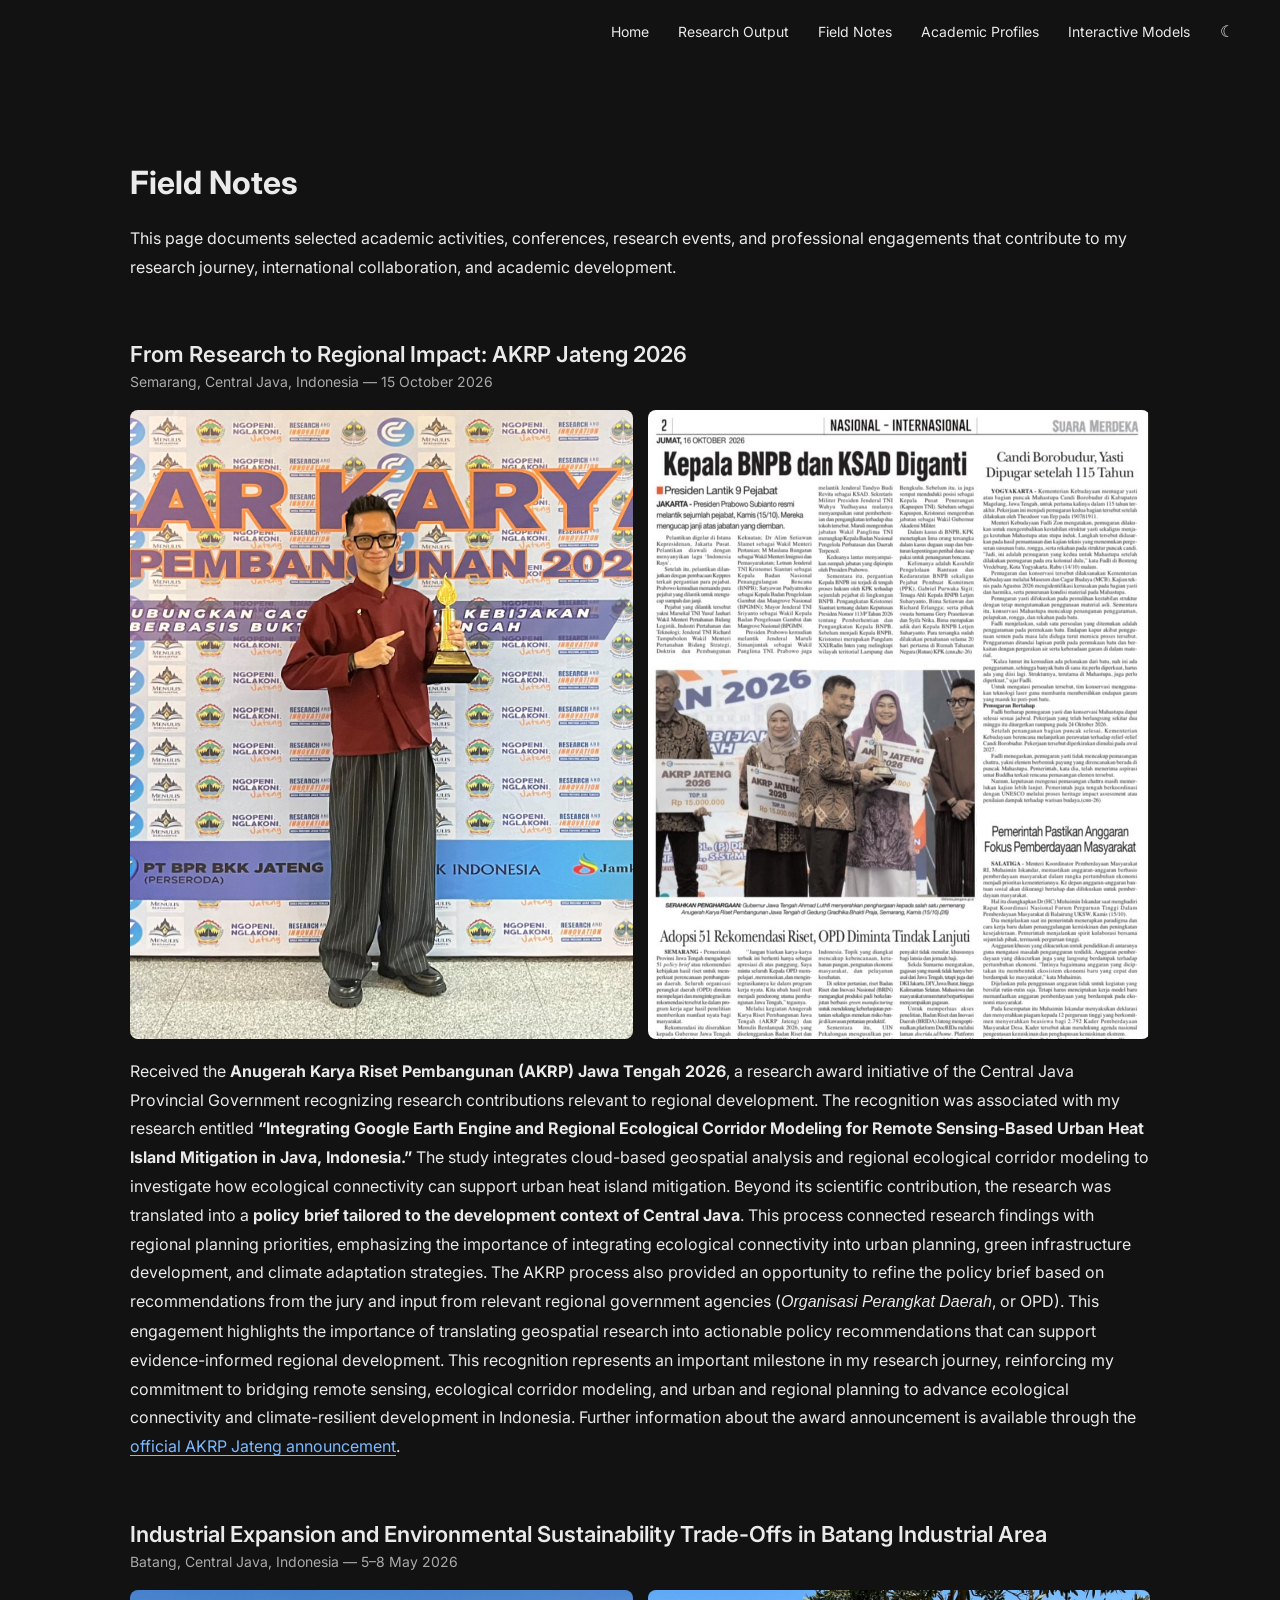
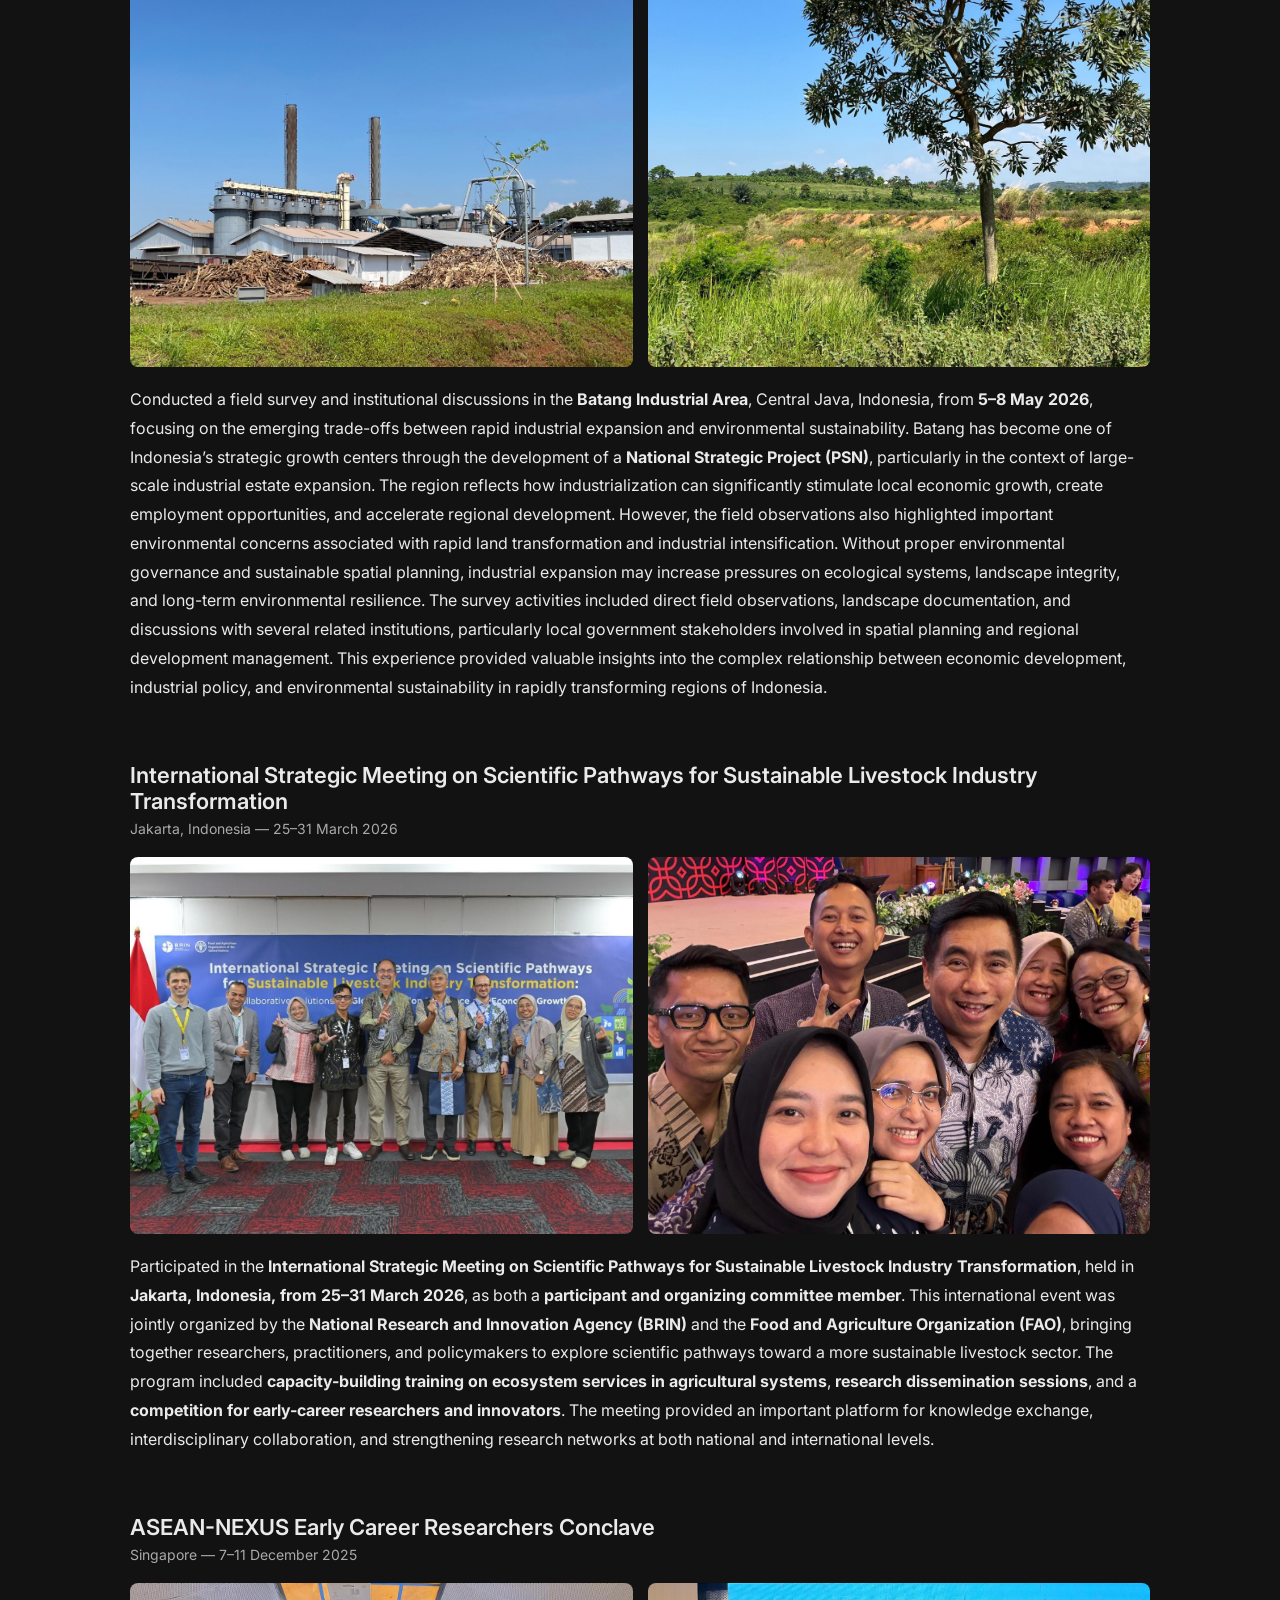
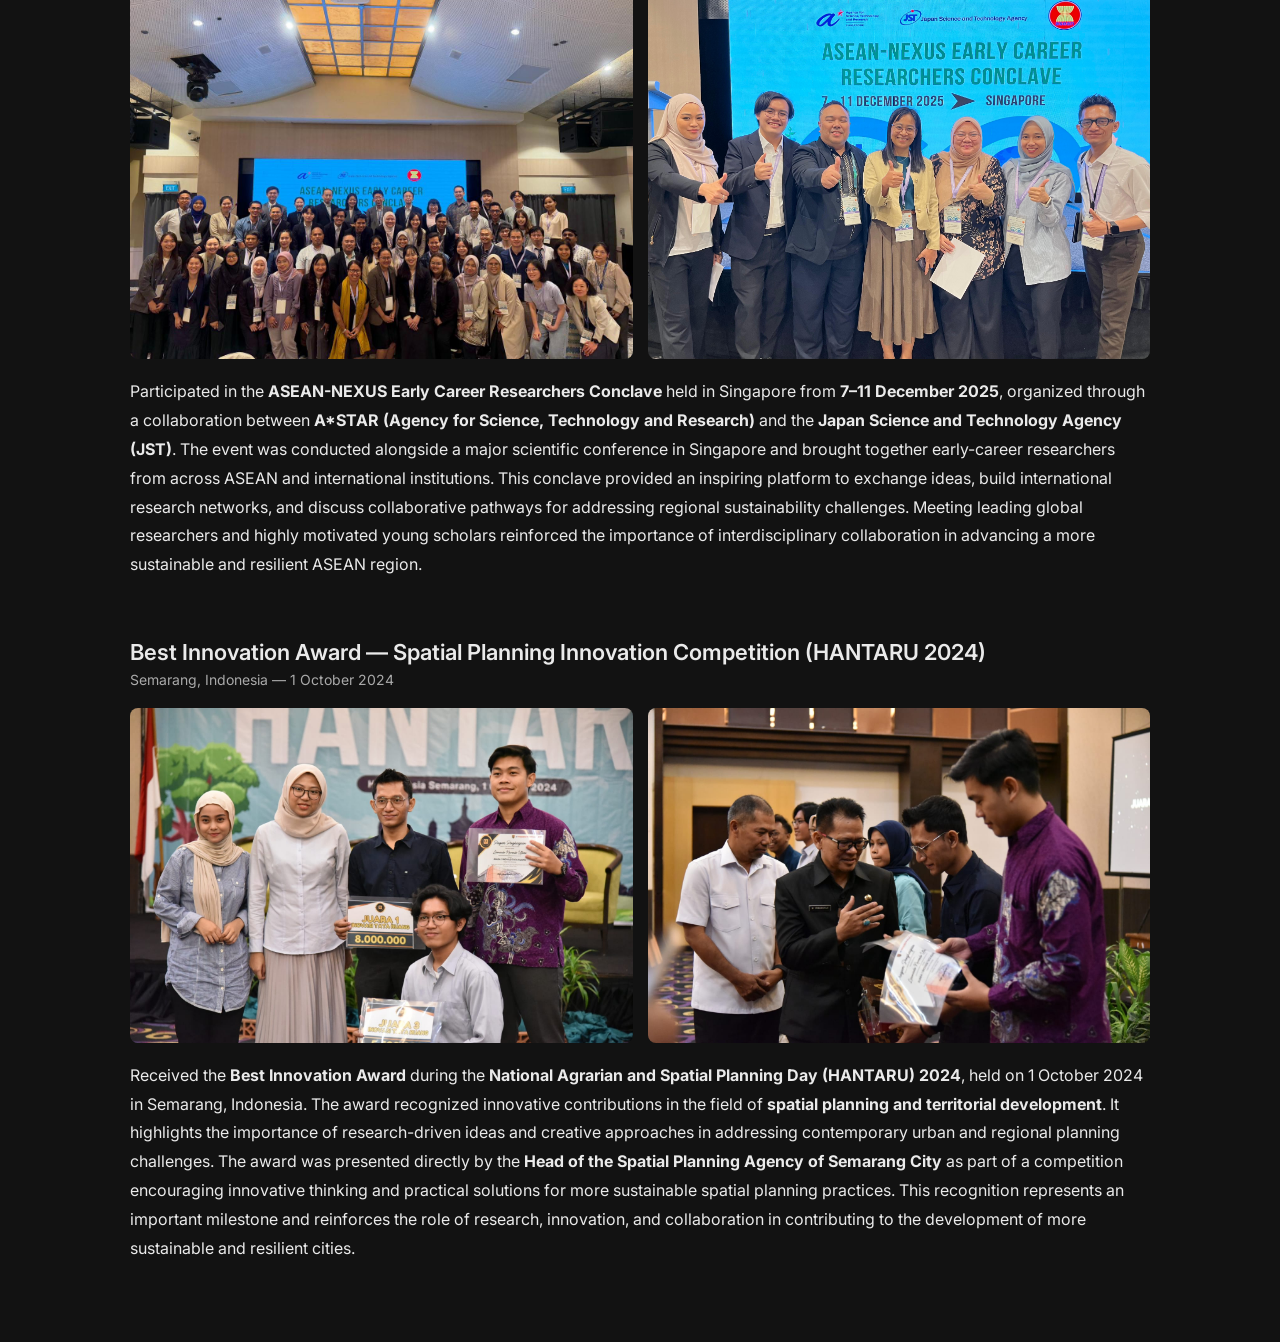
==== commit f4ebb218: "Update field-notes.html" ====
--- a/field-notes.html
+++ b/field-notes.html
@@ -113,7 +113,7 @@
 <div class="note-entry" id="akrp-jateng-2026">
 
   <div class="note-title">
-    Anugerah Karya Riset Pembangunan (AKRP) Jawa Tengah 2026
+    From Research to Regional Impact: AKRP Jateng 2026
   </div>
 
   <div class="note-meta">
--- a/style.css
+++ b/style.css
@@ -1363,3 +1363,13 @@
   padding-top: 12px;
 }
 
+.note-caption a,
+.note-caption a:visited {
+  color: #7DB9FF;
+  text-decoration: underline;
+  text-underline-offset: 3px;
+}
+
+.note-caption a:hover {
+  color: #B1D4FF;
+}
